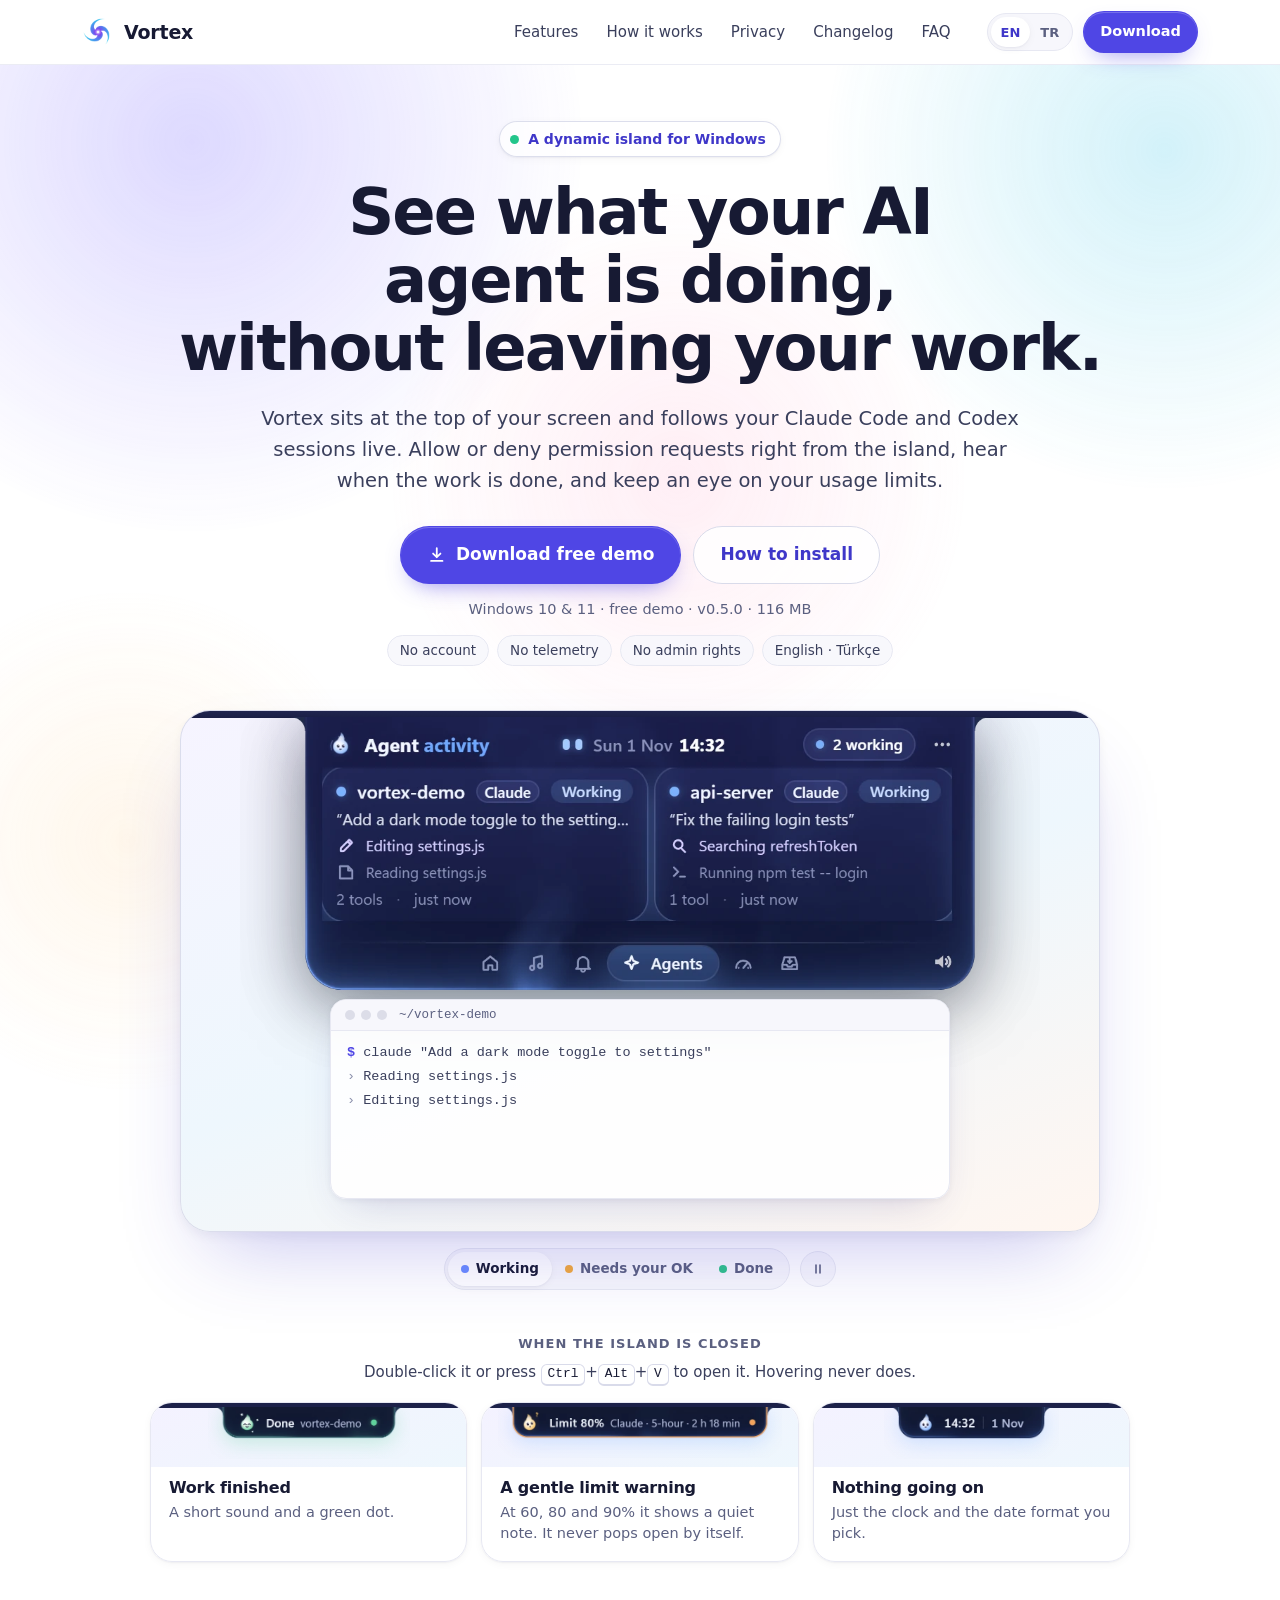
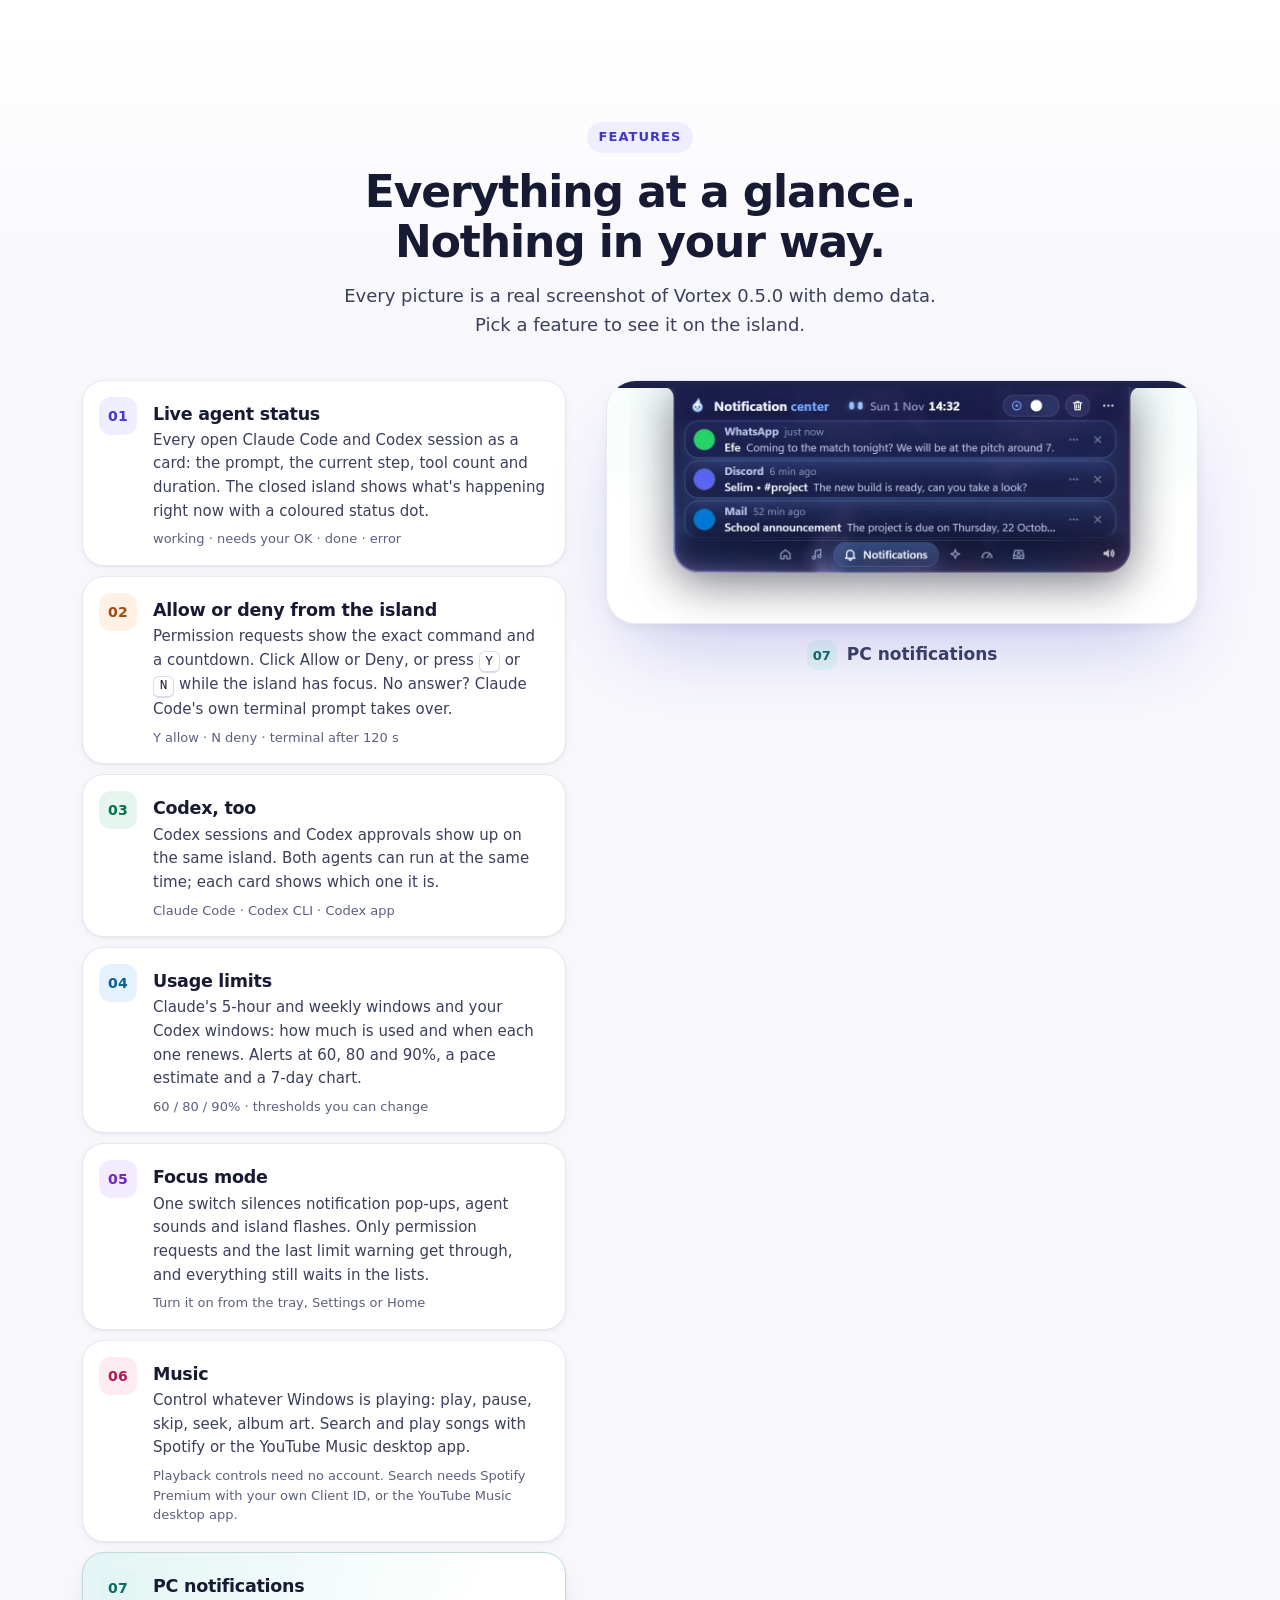
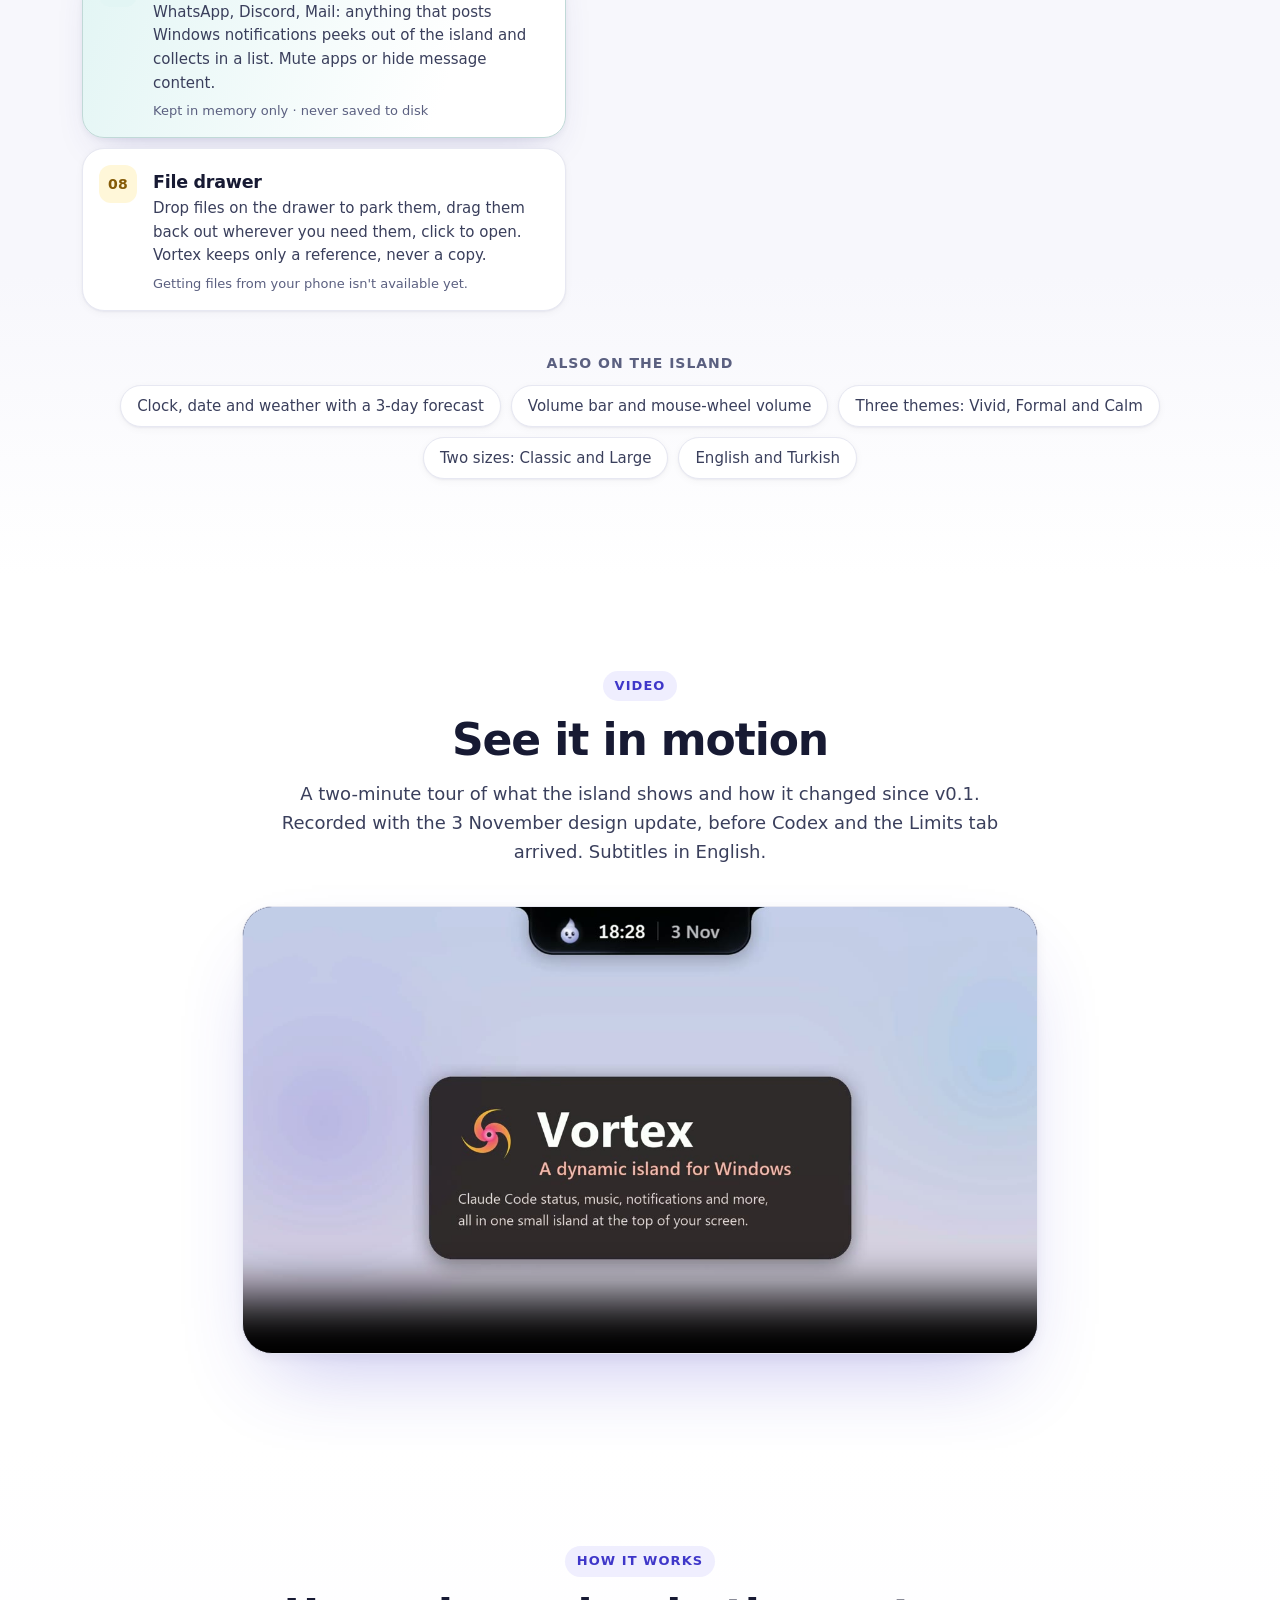
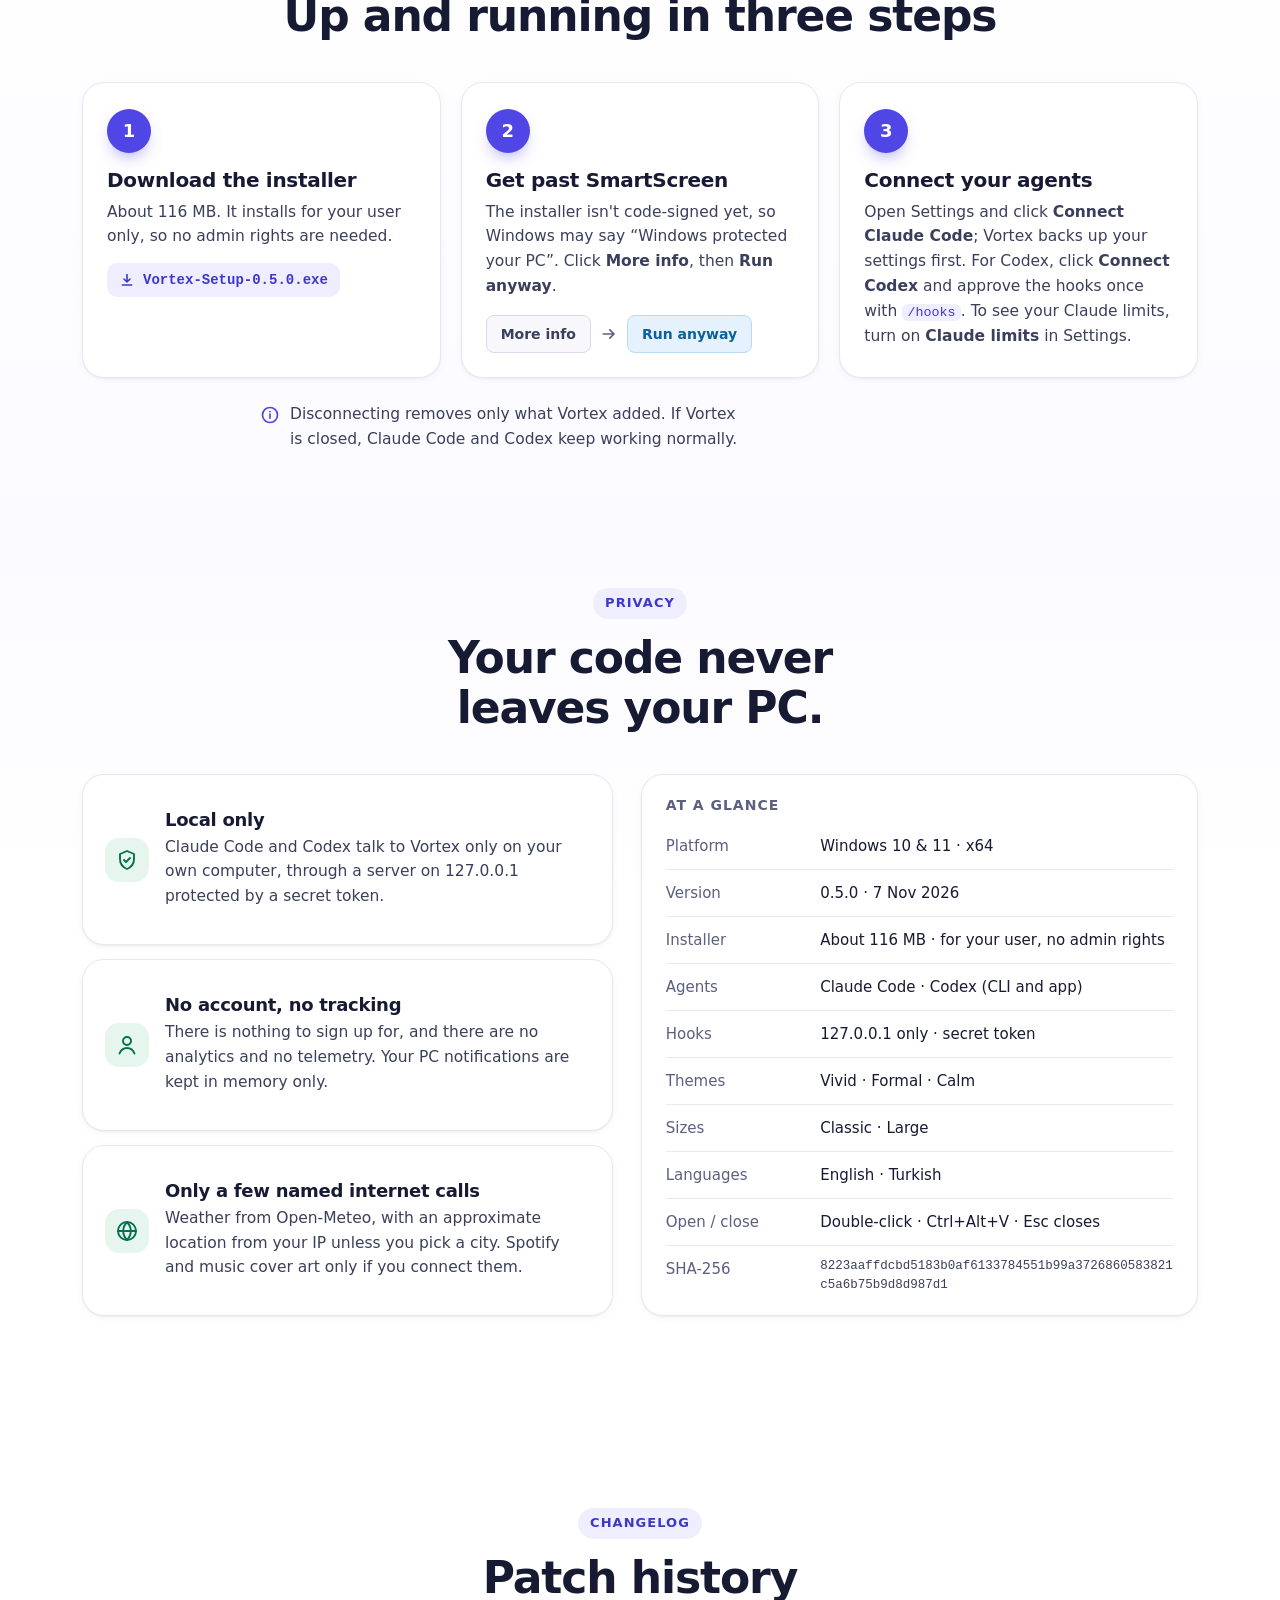
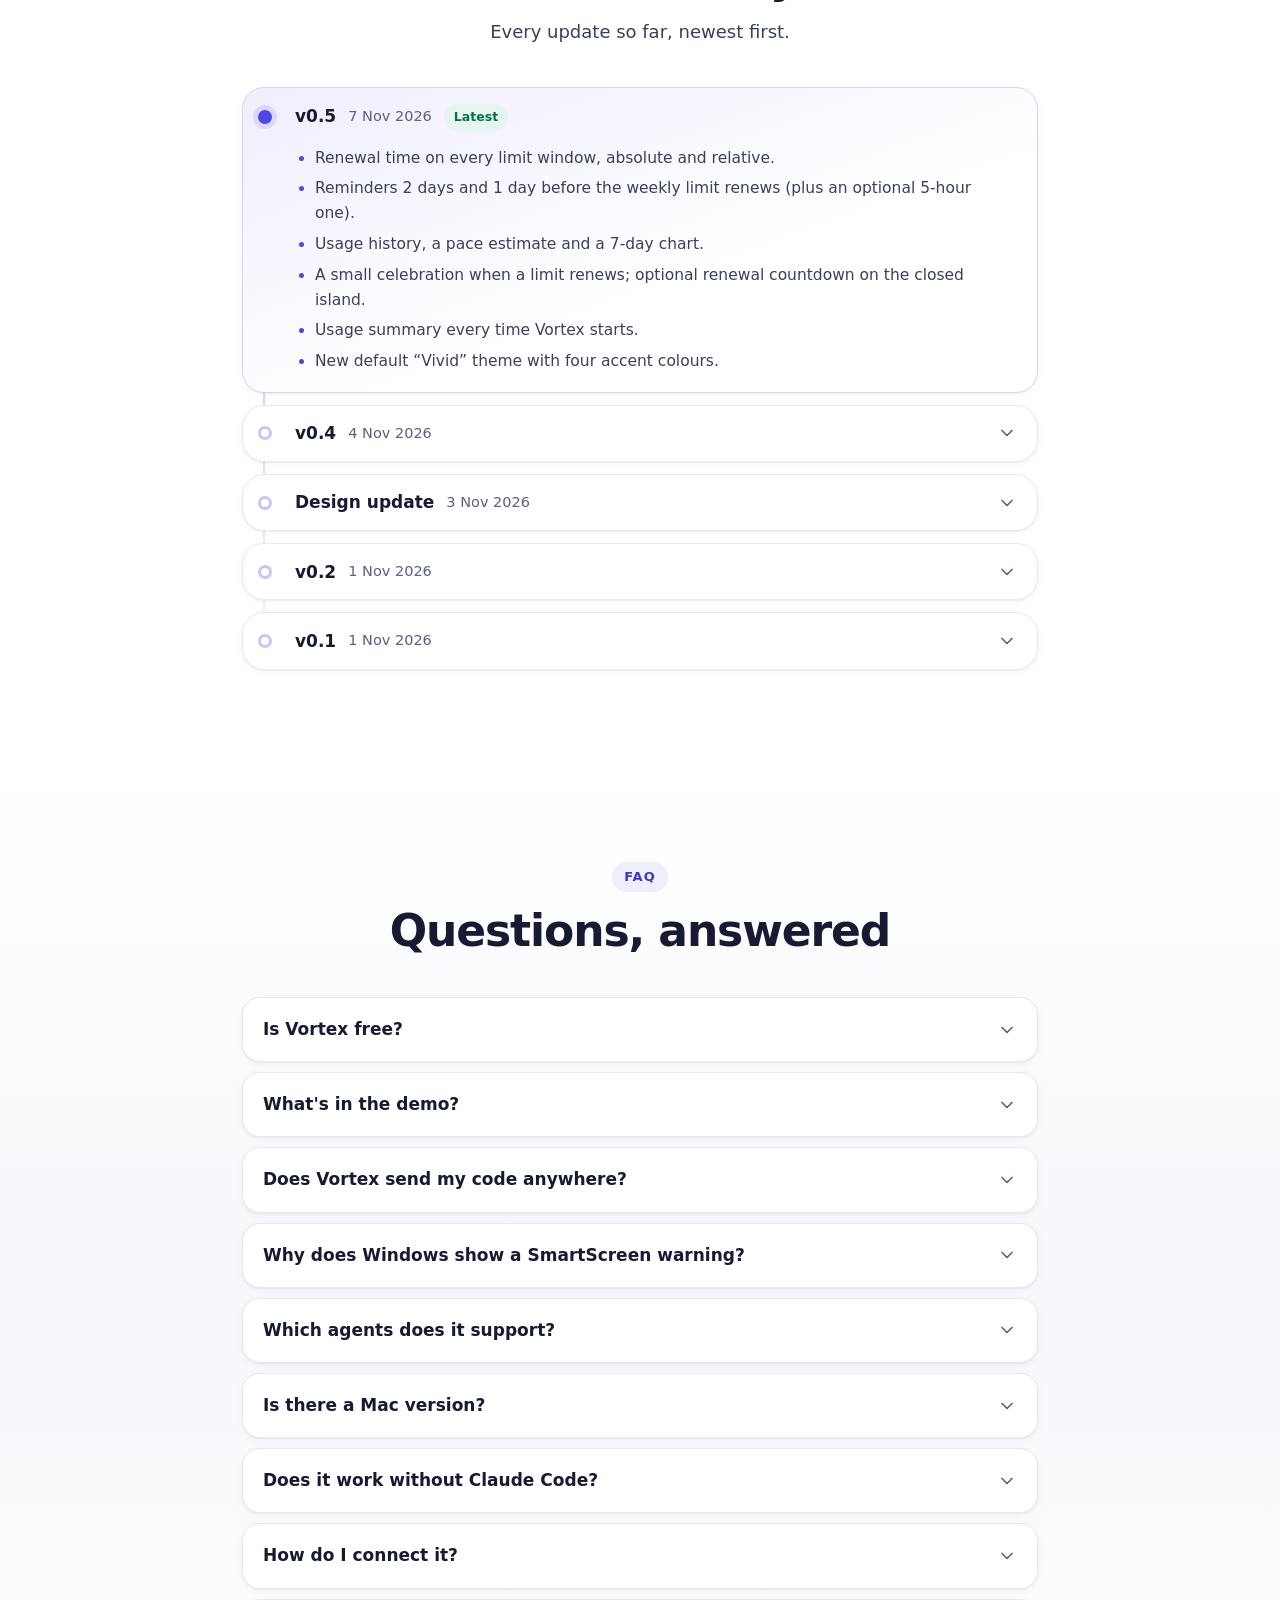
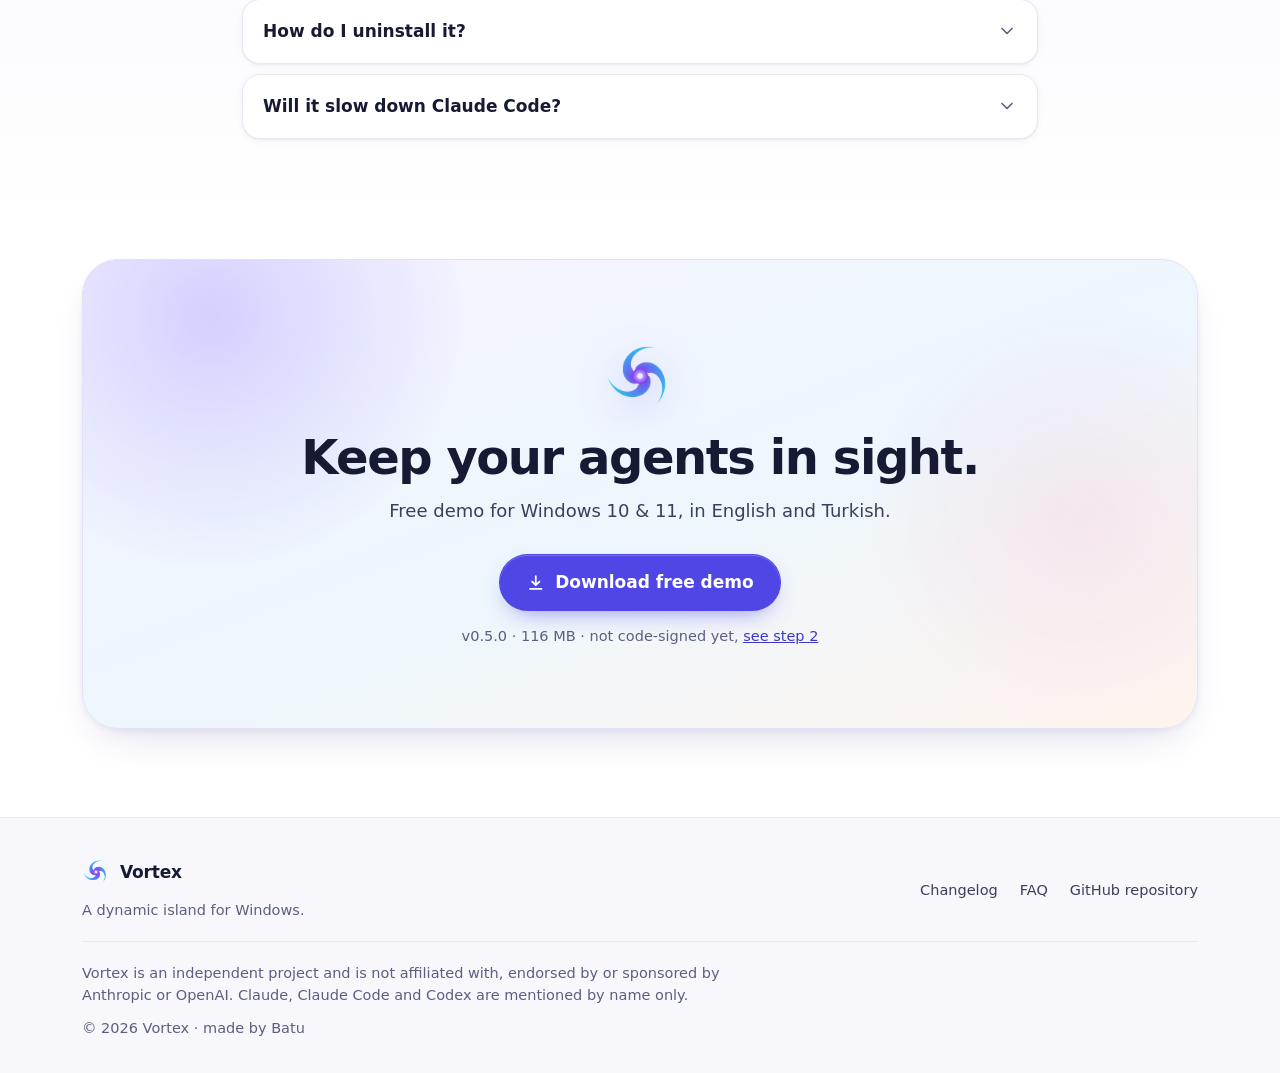
==== index.html @ e5d6f1e9 "Vortex official site: promo and download page (EN/TR) Static one-page site for Vortex 0.5.0, built f" ====
<!doctype html>
<html lang="en">
<head>
<meta charset="utf-8">
<meta name="viewport" content="width=device-width, initial-scale=1">
<title data-i18n="meta.title">Vortex — Dynamic island for Windows</title>
<meta name="description" data-i18n-content="meta.desc" content="Vortex sits at the top of your screen and shows what Claude Code and Codex are doing. Allow or deny permission requests from the island and keep an eye on your usage limits. Free demo for Windows 10 &amp; 11.">
<link rel="canonical" href="https://batuhangulbahar2011-cpu.github.io/vortex-site/">
<meta name="theme-color" content="#ffffff">
<meta name="color-scheme" content="light">

<meta property="og:type" content="website">
<meta property="og:site_name" content="Vortex">
<meta property="og:url" content="https://batuhangulbahar2011-cpu.github.io/vortex-site/">
<meta property="og:title" data-i18n-content="meta.title" content="Vortex — Dynamic island for Windows">
<meta property="og:description" data-i18n-content="meta.ogdesc" content="See what your AI agent is doing, without leaving your work. Free demo for Windows 10 &amp; 11.">
<meta property="og:image" content="https://batuhangulbahar2011-cpu.github.io/vortex-site/assets/og.png">
<meta property="og:image:width" content="1200">
<meta property="og:image:height" content="630">
<meta property="og:image:alt" content="Vortex, a dynamic island for Windows, showing a Claude Code permission request with Deny and Allow buttons">
<meta property="og:locale" data-i18n-content="meta.locale" content="en_US">
<meta property="og:locale:alternate" data-i18n-content="meta.localeAlt" content="tr_TR">
<meta name="twitter:card" content="summary_large_image">
<meta name="twitter:title" data-i18n-content="meta.title" content="Vortex — Dynamic island for Windows">
<meta name="twitter:description" data-i18n-content="meta.ogdesc" content="See what your AI agent is doing, without leaving your work. Free demo for Windows 10 &amp; 11.">
<meta name="twitter:image" content="https://batuhangulbahar2011-cpu.github.io/vortex-site/assets/og.png">

<link rel="icon" href="assets/favicon.ico" sizes="any">
<link rel="icon" type="image/png" href="assets/favicon-32.png" sizes="32x32">
<link rel="apple-touch-icon" href="assets/apple-touch-icon.png">
<link rel="manifest" href="site.webmanifest">
<link rel="stylesheet" href="css/style.css">
<script>
  /* Runs before paint: marks JS as on and, for Turkish visitors (?lang=tr or a saved choice),
     hides the page for a moment so English never flashes before the Turkish text is in. */
  (function () {
    var d = document.documentElement, l = null;
    d.classList.add('js');
    try { l = localStorage.getItem('vortex-lang'); } catch (e) {}
    var m = /[?&]lang=(en|tr)(?:&|$)/.exec(location.search);
    if (m) l = m[1];
    if (l === 'tr') {
      d.classList.add('i18n-wait');
      setTimeout(function () { d.classList.remove('i18n-wait'); }, 1500);
    }
  })();
</script>
<script src="js/tr.js" defer></script>
<script src="js/main.js" defer></script>
</head>
<body>
<a class="skip" href="#main" data-i18n="nav.skip">Skip to content</a>

<header class="nav">
  <div class="wrap nav-in">
    <a class="brand" href="#top">
      <img src="assets/icon-192.png" width="32" height="32" alt="">
      <span>Vortex</span>
    </a>
    <nav class="nav-links" aria-label="Main" data-i18n-aria="nav.aria">
      <ul>
        <li><a href="#features" data-i18n="nav.features">Features</a></li>
        <li><a href="#how" data-i18n="nav.how">How it works</a></li>
        <li><a href="#privacy" data-i18n="nav.privacy">Privacy</a></li>
        <li><a href="#changelog" data-i18n="nav.changelog">Changelog</a></li>
        <li><a href="#faq" data-i18n="nav.faq">FAQ</a></li>
      </ul>
    </nav>
    <div class="nav-actions">
      <div class="lang" role="group" aria-label="Language" data-i18n-aria="nav.lang">
        <button type="button" data-lang="en" aria-pressed="true" lang="en"><span class="sr-only">English</span><span aria-hidden="true">EN</span></button>
        <button type="button" data-lang="tr" aria-pressed="false" lang="tr"><span class="sr-only">Türkçe</span><span aria-hidden="true">TR</span></button>
      </div>
      <a class="btn btn-primary btn-sm" href="https://github.com/batuhangulbahar2011-cpu/vortex-site/releases/download/v0.5.0/Vortex-Setup-0.5.0.exe" data-i18n="nav.download">Download</a>
    </div>
  </div>
</header>

<main id="main">

  <!-- ================= HERO ================= -->
  <section class="hero" id="top" aria-labelledby="hero-title">
    <div class="aurora" aria-hidden="true">
      <span class="blob b1"></span><span class="blob b2"></span><span class="blob b3"></span><span class="blob b4"></span>
    </div>
    <div class="wrap hero-in">
      <p class="eyebrow"><span class="pulse" aria-hidden="true"></span><span data-i18n="hero.eyebrow">A dynamic island for Windows</span></p>
      <h1 id="hero-title" data-i18n-html="hero.title">See what your AI agent is doing, <span class="nb">without leaving your work.</span></h1>
      <p class="lede" data-i18n="hero.lede">Vortex sits at the top of your screen and follows your Claude Code and Codex sessions live. Allow or deny permission requests right from the island, hear when the work is done, and keep an eye on your usage limits.</p>
      <div class="cta-row">
        <a class="btn btn-primary btn-lg" href="https://github.com/batuhangulbahar2011-cpu/vortex-site/releases/download/v0.5.0/Vortex-Setup-0.5.0.exe">
          <svg class="ico" viewBox="0 0 24 24" aria-hidden="true"><path d="M12 4v11m0 0l-4.5-4.5M12 15l4.5-4.5M5 19.5h14"/></svg>
          <span data-i18n="cta.download">Download free demo</span>
        </a>
        <a class="btn btn-soft btn-lg" href="#how" data-i18n="cta.how">How to install</a>
      </div>
      <p class="note" data-i18n="cta.note">Windows 10 &amp; 11 · free demo · v0.5.0 · 116 MB</p>
      <ul class="chips" aria-label="At a glance" data-i18n-aria="chips.aria">
        <li data-i18n="chips.1">No account</li>
        <li data-i18n="chips.2">No telemetry</li>
        <li data-i18n="chips.3">No admin rights</li>
        <li data-i18n="chips.4">English · Türkçe</li>
      </ul>

      <!-- Hero demo: the island and a terminal change together.
           Without JS (or with reduced motion) the "needs your OK" step stays on screen. -->
      <figure class="hero-stage" id="demo" data-step="1">
        <div class="screen">
          <div class="island-area">
            <img class="island loc" data-step="0" src="assets/shots/agents-en.webp" width="1138" height="502" aria-hidden="true"
                 data-i18n-alt="alt.agents" alt="Two Claude Code sessions side by side, each showing its task and the file it is editing or searching">
            <img class="island loc is-on" data-step="1" src="assets/shots/permission-en.webp" width="1138" height="502"
                 data-i18n-alt="alt.permission" alt="Claude Code asks to run git push origin main, with Deny and Allow buttons right on the island">
            <img class="island island-pill loc" data-step="2" src="assets/shots/done-en.webp" width="470" height="121" aria-hidden="true"
                 data-i18n-alt="alt.done" alt="Closed island saying Done for the vortex-demo session">
          </div>
          <div class="term" aria-hidden="true">
            <div class="term-bar">
              <span class="term-dots"><i></i><i></i><i></i></span>
              <span class="term-title">~/vortex-demo</span>
            </div>
            <ol class="term-body">
              <li data-line="0"><span class="t-p">$</span> claude "<span data-i18n="term.l1">Add a dark mode toggle to settings</span>"</li>
              <li data-line="0"><span class="t-dim">›</span> <span data-i18n="term.l2">Reading settings.js</span></li>
              <li data-line="0"><span class="t-dim">›</span> <span data-i18n="term.l3">Editing settings.js</span></li>
              <li data-line="1"><span class="t-warn">?</span> <span data-i18n="term.l4">Run git push origin main?</span> <span class="t-dim" data-i18n="term.l4b">waiting for you</span></li>
              <li data-line="2"><span class="t-ok">✓</span> <span data-i18n="term.l5">Allowed on the island</span></li>
              <li data-line="2"><span class="t-ok">✓</span> <span data-i18n="term.l6">Done · 2 tools · 1 min</span></li>
            </ol>
          </div>
        </div>
        <figcaption class="demo-bar">
          <span class="sr-only" data-i18n="demo.cap">Illustration: while an agent works in the terminal, the island follows each step: working, needs your OK, done.</span>
          <span class="seg" role="group" aria-label="Demo step" data-i18n-aria="demo.aria">
            <button type="button" data-go="0" aria-pressed="false"><span class="sdot sdot-work" aria-hidden="true"></span><span data-i18n="demo.s0">Working</span></button>
            <button type="button" data-go="1" aria-pressed="true"><span class="sdot sdot-wait" aria-hidden="true"></span><span data-i18n="demo.s1">Needs your OK</span></button>
            <button type="button" data-go="2" aria-pressed="false"><span class="sdot sdot-done" aria-hidden="true"></span><span data-i18n="demo.s2">Done</span></button>
          </span>
          <button type="button" class="playpause" hidden>
            <svg class="i-pause" viewBox="0 0 24 24" aria-hidden="true"><path d="M9 6v12M15 6v12"/></svg>
            <svg class="i-play" viewBox="0 0 24 24" aria-hidden="true"><path d="M8 5.5v13l10-6.5z"/></svg>
            <span class="sr-only when-on" data-i18n="demo.pause">Pause animation</span>
            <span class="sr-only when-off" data-i18n="demo.play">Play animation</span>
          </button>
        </figcaption>
      </figure>

      <div class="states">
        <p class="states-label" data-i18n="states.label">When the island is closed</p>
        <p class="states-hint" data-i18n-html="states.hint">Double-click it or press <kbd>Ctrl</kbd>+<kbd>Alt</kbd>+<kbd>V</kbd> to open it. Hovering never does.</p>
        <ul>
          <li class="state">
            <div class="mini"><img class="loc" src="assets/shots/done-en.webp" width="470" height="121" loading="lazy" data-i18n-alt="alt.done" alt="Closed island saying Done for the vortex-demo session"></div>
            <h2 class="state-t" data-i18n="states.done.t">Work finished</h2>
            <p data-i18n="states.done.p">A short sound and a green dot.</p>
          </li>
          <li class="state">
            <div class="mini"><img class="loc" src="assets/shots/limit-alert-en.webp" width="662" height="120" loading="lazy" data-i18n-alt="alt.limitalert" alt="Island warning that the Claude 5-hour limit has reached 80%"></div>
            <h2 class="state-t" data-i18n="states.limit.t">A gentle limit warning</h2>
            <p data-i18n="states.limit.p">At 60, 80 and 90% it shows a quiet note. It never pops open by itself.</p>
          </li>
          <li class="state">
            <div class="mini"><img class="loc" src="assets/shots/pill-clock-en.webp" width="404" height="120" loading="lazy" data-i18n-alt="alt.clock" alt="Closed Vortex island showing the time and date"></div>
            <h2 class="state-t" data-i18n="states.idle.t">Nothing going on</h2>
            <p data-i18n="states.idle.p">Just the clock and the date format you pick.</p>
          </li>
        </ul>
      </div>
    </div>
  </section>

  <!-- ================= FEATURES ================= -->
  <section class="section features" id="features" aria-labelledby="features-title">
    <div class="wrap">
      <header class="sec-head">
        <p class="kicker" data-i18n="feat.kicker">Features</p>
        <h2 id="features-title" data-i18n="feat.title">Everything at a glance. Nothing in your way.</h2>
        <p class="sec-lede">
          <span data-i18n="feat.lede">Every picture is a real screenshot of Vortex 0.5.0 with demo data.</span>
          <span class="wide-hint" data-i18n="feat.hint">Pick a feature to see it on the island.</span>
        </p>
      </header>

      <div class="demo">
        <ol class="feat-list">
          <li class="feat" data-shot="agents" data-tint="lav">
            <span class="num" aria-hidden="true">01</span>
            <div class="feat-body">
              <h3><button type="button" class="feat-btn" aria-pressed="true" aria-controls="stage" data-i18n="f1.t">Live agent status</button></h3>
              <p data-i18n="f1.p">Every open Claude Code and Codex session as a card: the prompt, the current step, tool count and duration. The closed island shows what's happening right now with a coloured status dot.</p>
              <p class="meta" data-i18n="f1.m">working · needs your OK · done · error</p>
            </div>
            <img class="feat-img loc" src="assets/shots/agents-en.webp" width="1138" height="502" loading="lazy" data-i18n-alt="alt.agents" alt="Two Claude Code sessions side by side, each showing its task and the file it is editing or searching">
          </li>
          <li class="feat" data-shot="permission" data-tint="peach">
            <span class="num" aria-hidden="true">02</span>
            <div class="feat-body">
              <h3><button type="button" class="feat-btn" aria-pressed="false" aria-controls="stage" data-i18n="f2.t">Allow or deny from the island</button></h3>
              <p data-i18n-html="f2.p">Permission requests show the exact command and a countdown. Click Allow or Deny, or press <kbd>Y</kbd> or <kbd>N</kbd> while the island has focus. No answer? Claude Code's own terminal prompt takes over.</p>
              <p class="meta" data-i18n="f2.m">Y allow · N deny · terminal after 120 s</p>
            </div>
            <img class="feat-img loc" src="assets/shots/permission-en.webp" width="1138" height="502" loading="lazy" data-i18n-alt="alt.permission" alt="Claude Code asks to run git push origin main, with Deny and Allow buttons right on the island">
          </li>
          <li class="feat" data-shot="codex" data-tint="mint">
            <span class="num" aria-hidden="true">03</span>
            <div class="feat-body">
              <h3><button type="button" class="feat-btn" aria-pressed="false" aria-controls="stage" data-i18n="f3.t">Codex, too</button></h3>
              <p data-i18n="f3.p">Codex sessions and Codex approvals show up on the same island. Both agents can run at the same time; each card shows which one it is.</p>
              <p class="meta" data-i18n="f3.m">Claude Code · Codex CLI · Codex app</p>
            </div>
            <img class="feat-img loc" src="assets/shots/codex-en.webp" width="1138" height="502" loading="lazy" data-i18n-alt="alt.codex" alt="A Codex session asks to run a deploy command, with Deny and Allow buttons">
          </li>
          <li class="feat" data-shot="limits" data-tint="sky">
            <span class="num" aria-hidden="true">04</span>
            <div class="feat-body">
              <h3><button type="button" class="feat-btn" aria-pressed="false" aria-controls="stage" data-i18n="f4.t">Usage limits</button></h3>
              <p data-i18n="f4.p">Claude's 5-hour and weekly windows and your Codex windows: how much is used and when each one renews. Alerts at 60, 80 and 90%, a pace estimate and a 7-day chart.</p>
              <p class="meta" data-i18n="f4.m">60 / 80 / 90% · thresholds you can change</p>
            </div>
            <img class="feat-img loc" src="assets/shots/limits-en.webp" width="1138" height="502" loading="lazy" data-i18n-alt="alt.limits" alt="Usage limits for Claude and Codex with percentages and when each limit renews">
          </li>
          <li class="feat" data-shot="focus" data-tint="lilac">
            <span class="num" aria-hidden="true">05</span>
            <div class="feat-body">
              <h3><button type="button" class="feat-btn" aria-pressed="false" aria-controls="stage" data-i18n="f5.t">Focus mode</button></h3>
              <p data-i18n="f5.p">One switch silences notification pop-ups, agent sounds and island flashes. Only permission requests and the last limit warning get through, and everything still waits in the lists.</p>
              <p class="meta" data-i18n="f5.m">Turn it on from the tray, Settings or Home</p>
            </div>
            <img class="feat-img loc" src="assets/shots/focus-en.webp" width="1138" height="502" loading="lazy" data-i18n-alt="alt.focus" alt="Vortex with focus mode turned on and notifications kept quiet">
          </li>
          <li class="feat" data-shot="music" data-tint="rose">
            <span class="num" aria-hidden="true">06</span>
            <div class="feat-body">
              <h3><button type="button" class="feat-btn" aria-pressed="false" aria-controls="stage" data-i18n="f6.t">Music</button></h3>
              <p data-i18n="f6.p">Control whatever Windows is playing: play, pause, skip, seek, album art. Search and play songs with Spotify or the YouTube Music desktop app.</p>
              <p class="meta" data-i18n="f6.m">Playback controls need no account. Search needs Spotify Premium with your own Client ID, or the YouTube Music desktop app.</p>
            </div>
            <img class="feat-img loc" src="assets/shots/music-en.webp" width="1138" height="502" loading="lazy" data-i18n-alt="alt.music" alt="Music player on the island with track info, progress bar and playback controls">
          </li>
          <li class="feat" data-shot="notifications" data-tint="teal">
            <span class="num" aria-hidden="true">07</span>
            <div class="feat-body">
              <h3><button type="button" class="feat-btn" aria-pressed="false" aria-controls="stage" data-i18n="f7.t">PC notifications</button></h3>
              <p data-i18n="f7.p">WhatsApp, Discord, Mail: anything that posts Windows notifications peeks out of the island and collects in a list. Mute apps or hide message content.</p>
              <p class="meta" data-i18n="f7.m">Kept in memory only · never saved to disk</p>
            </div>
            <img class="feat-img loc" src="assets/shots/notifications-en.webp" width="1138" height="502" loading="lazy" data-i18n-alt="alt.notifications" alt="Notification center listing WhatsApp, Discord and Mail notifications">
          </li>
          <li class="feat" data-shot="drawer" data-tint="butter">
            <span class="num" aria-hidden="true">08</span>
            <div class="feat-body">
              <h3><button type="button" class="feat-btn" aria-pressed="false" aria-controls="stage" data-i18n="f8.t">File drawer</button></h3>
              <p data-i18n="f8.p">Drop files on the drawer to park them, drag them back out wherever you need them, click to open. Vortex keeps only a reference, never a copy.</p>
              <p class="meta" data-i18n="f8.m">Getting files from your phone isn't available yet.</p>
            </div>
            <img class="feat-img loc" src="assets/shots/drawer-en.webp" width="1138" height="502" loading="lazy" data-i18n-alt="alt.drawer" alt="File drawer holding a PDF, an image and a folder, ready to drag out">
          </li>
        </ol>

        <figure class="stage" id="stage" aria-live="polite">
          <div class="stage-screen">
            <img class="stage-img is-on" src="assets/shots/agents-en.webp" width="1138" height="502" data-i18n-alt="alt.agents" alt="Two Claude Code sessions side by side, each showing its task and the file it is editing or searching">
            <img class="stage-img" src="assets/shots/agents-en.webp" width="1138" height="502" alt="" aria-hidden="true">
          </div>
          <figcaption class="stage-cap"><span class="stage-num">01</span> <span class="stage-title">Live agent status</span></figcaption>
        </figure>
      </div>

      <div class="also">
        <h3 data-i18n="also.t">Also on the island</h3>
        <ul>
          <li data-i18n="also.1">Clock, date and weather with a 3-day forecast</li>
          <li data-i18n="also.2">Volume bar and mouse-wheel volume</li>
          <li data-i18n="also.3">Three themes: Vivid, Formal and Calm</li>
          <li data-i18n="also.4">Two sizes: Classic and Large</li>
          <li data-i18n="also.5">English and Turkish</li>
        </ul>
      </div>
    </div>
  </section>

  <!-- ================= VIDEO ================= -->
  <section class="section video" id="video" aria-labelledby="video-title">
    <div class="wrap narrow">
      <header class="sec-head">
        <p class="kicker" data-i18n="video.kicker">Video</p>
        <h2 id="video-title" data-i18n="video.title">See it in motion</h2>
        <p class="sec-lede" data-i18n="video.lede">A two-minute tour of what the island shows and how it changed since v0.1. Recorded with the 3 November design update, before Codex and the Limits tab arrived. Subtitles in English.</p>
      </header>
      <div class="video-frame">
        <video controls muted playsinline preload="none" poster="assets/video/poster.jpg" width="1920" height="1080"
               data-i18n-aria="video.aria" aria-label="Vortex promo video: what the island shows and how it changed since v0.1">
          <source src="assets/video/vortex-demo.mp4" type="video/mp4">
          <a href="assets/video/vortex-demo.mp4" data-i18n="video.fallback">Download the video (MP4)</a>
        </video>
      </div>
    </div>
  </section>

  <!-- ================= HOW IT WORKS ================= -->
  <section class="section how" id="how" aria-labelledby="how-title">
    <div class="wrap">
      <header class="sec-head">
        <p class="kicker" data-i18n="how.kicker">How it works</p>
        <h2 id="how-title" data-i18n="how.title">Up and running in three steps</h2>
      </header>
      <ol class="steps">
        <li class="step">
          <span class="step-n" aria-hidden="true">1</span>
          <h3 data-i18n="how.1.t">Download the installer</h3>
          <p data-i18n="how.1.p">About 116 MB. It installs for your user only, so no admin rights are needed.</p>
          <a class="file-link" href="https://github.com/batuhangulbahar2011-cpu/vortex-site/releases/download/v0.5.0/Vortex-Setup-0.5.0.exe">
            <svg viewBox="0 0 24 24" aria-hidden="true"><path d="M12 4v11m0 0l-4.5-4.5M12 15l4.5-4.5M5 19.5h14"/></svg>
            <span>Vortex-Setup-0.5.0.exe</span>
          </a>
        </li>
        <li class="step">
          <span class="step-n" aria-hidden="true">2</span>
          <h3 data-i18n="how.2.t">Get past SmartScreen</h3>
          <p data-i18n-html="how.2.p">The installer isn't code-signed yet, so Windows may say “Windows protected your PC”. Click <strong>More info</strong>, then <strong>Run anyway</strong>.</p>
          <div class="ss" aria-hidden="true">
            <span class="ss-chip" data-i18n="how.2.a">More info</span>
            <svg class="ss-arrow" viewBox="0 0 24 24"><path d="M5 12h13m-5-5l5 5-5 5"/></svg>
            <span class="ss-chip ss-chip-strong" data-i18n="how.2.b">Run anyway</span>
          </div>
        </li>
        <li class="step">
          <span class="step-n" aria-hidden="true">3</span>
          <h3 data-i18n="how.3.t">Connect your agents</h3>
          <p data-i18n-html="how.3.p">Open Settings and click <strong>Connect Claude Code</strong>; Vortex backs up your settings first. For Codex, click <strong>Connect Codex</strong> and approve the hooks once with <code>/hooks</code>. To see your Claude limits, turn on <strong>Claude limits</strong> in Settings.</p>
        </li>
      </ol>
      <p class="how-note">
        <svg viewBox="0 0 24 24" aria-hidden="true"><circle cx="12" cy="12" r="9"/><path d="M12 11v5M12 8h.01"/></svg>
        <span data-i18n="how.note">Disconnecting removes only what Vortex added. If Vortex is closed, Claude Code and Codex keep working normally.</span>
      </p>
    </div>
  </section>

  <!-- ================= PRIVACY + AT A GLANCE ================= -->
  <section class="section privacy" id="privacy" aria-labelledby="privacy-title">
    <div class="wrap">
      <header class="sec-head">
        <p class="kicker" data-i18n="priv.kicker">Privacy</p>
        <h2 id="privacy-title" data-i18n="priv.title">Your code never leaves your PC.</h2>
      </header>
      <div class="priv-grid">
        <ul class="priv-points">
          <li>
            <svg viewBox="0 0 24 24" aria-hidden="true"><path d="M12 3l7 3v5c0 4.5-3 8.3-7 10-4-1.7-7-5.5-7-10V6l7-3z"/><path d="M9 12l2 2 4-4"/></svg>
            <div>
              <h3 data-i18n="priv.1.t">Local only</h3>
              <p data-i18n="priv.1.p">Claude Code and Codex talk to Vortex only on your own computer, through a server on 127.0.0.1 protected by a secret token.</p>
            </div>
          </li>
          <li>
            <svg viewBox="0 0 24 24" aria-hidden="true"><circle cx="12" cy="8" r="4"/><path d="M4.5 20.5c1.4-3.6 4.2-5.5 7.5-5.5s6.1 1.9 7.5 5.5"/></svg>
            <div>
              <h3 data-i18n="priv.2.t">No account, no tracking</h3>
              <p data-i18n="priv.2.p">There is nothing to sign up for, and there are no analytics and no telemetry. Your PC notifications are kept in memory only.</p>
            </div>
          </li>
          <li>
            <svg viewBox="0 0 24 24" aria-hidden="true"><circle cx="12" cy="12" r="9"/><path d="M3 12h18M12 3c2.5 2.6 3.8 5.6 3.8 9s-1.3 6.4-3.8 9c-2.5-2.6-3.8-5.6-3.8-9S9.5 5.6 12 3z"/></svg>
            <div>
              <h3 data-i18n="priv.3.t">Only a few named internet calls</h3>
              <p data-i18n="priv.3.p">Weather from Open-Meteo, with an approximate location from your IP unless you pick a city. Spotify and music cover art only if you connect them.</p>
            </div>
          </li>
        </ul>

        <div class="spec">
          <h3 class="spec-t" data-i18n="spec.t">At a glance</h3>
          <dl>
            <div><dt data-i18n="spec.k1">Platform</dt><dd data-i18n="spec.v1">Windows 10 &amp; 11 · x64</dd></div>
            <div><dt data-i18n="spec.k2">Version</dt><dd data-i18n="spec.v2">0.5.0 · 7 Nov 2026</dd></div>
            <div><dt data-i18n="spec.k3">Installer</dt><dd data-i18n="spec.v3">About 116 MB · for your user, no admin rights</dd></div>
            <div><dt data-i18n="spec.k4">Agents</dt><dd data-i18n="spec.v4">Claude Code · Codex (CLI and app)</dd></div>
            <div><dt data-i18n="spec.k5">Hooks</dt><dd data-i18n="spec.v5">127.0.0.1 only · secret token</dd></div>
            <div><dt data-i18n="spec.k6">Themes</dt><dd data-i18n="spec.v6">Vivid · Formal · Calm</dd></div>
            <div><dt data-i18n="spec.k7">Sizes</dt><dd data-i18n="spec.v7">Classic · Large</dd></div>
            <div><dt data-i18n="spec.k8">Languages</dt><dd data-i18n="spec.v8">English · Turkish</dd></div>
            <div><dt data-i18n="spec.k9">Open / close</dt><dd data-i18n="spec.v9">Double-click · Ctrl+Alt+V · Esc closes</dd></div>
            <div><dt>SHA-256</dt><dd class="hash">8223aaffdcbd5183b0af6133784551b99a3726860583821c5a6b75b9d8d987d1</dd></div>
          </dl>
        </div>
      </div>
    </div>
  </section>

  <!-- ================= CHANGELOG ================= -->
  <section class="section changelog" id="changelog" aria-labelledby="log-title">
    <div class="wrap narrow">
      <header class="sec-head">
        <p class="kicker" data-i18n="log.kicker">Changelog</p>
        <h2 id="log-title" data-i18n="log.title">Patch history</h2>
        <p class="sec-lede" data-i18n="log.lede">Every update so far, newest first.</p>
      </header>
      <ol class="log">
        <li class="log-item is-latest">
          <div class="log-head">
            <span class="ver">v0.5</span>
            <time datetime="2026-11-07" data-i18n="log.5.d">7 Nov 2026</time>
            <span class="badge" data-i18n="log.latest">Latest</span>
          </div>
          <ul>
            <li data-i18n="log.5.1">Renewal time on every limit window, absolute and relative.</li>
            <li data-i18n="log.5.2">Reminders 2 days and 1 day before the weekly limit renews (plus an optional 5-hour one).</li>
            <li data-i18n="log.5.3">Usage history, a pace estimate and a 7-day chart.</li>
            <li data-i18n="log.5.4">A small celebration when a limit renews; optional renewal countdown on the closed island.</li>
            <li data-i18n="log.5.5">Usage summary every time Vortex starts.</li>
            <li data-i18n="log.5.6">New default “Vivid” theme with four accent colours.</li>
          </ul>
        </li>
        <li>
          <details class="log-item">
            <summary class="log-head">
              <span class="ver">v0.4</span>
              <time datetime="2026-11-04" data-i18n="log.4.d">4 Nov 2026</time>
              <svg class="chev" viewBox="0 0 24 24" aria-hidden="true"><path d="M6 9l6 6 6-6"/></svg>
            </summary>
            <ul>
              <li data-i18n="log.4.1">Codex joins Claude Code: live Codex sessions and Codex approvals on the island.</li>
              <li data-i18n="log.4.2">Usage limits: a Limits tab with 5-hour, weekly and other windows; alerts at 60 / 80 / 90%.</li>
              <li data-i18n="log.4.3">Lumo sleeps at 90% (adjustable) and shows when the limit is back.</li>
              <li data-i18n="log.4.4">Y / N keys to allow or deny; session cards with context %, duration, estimated cost and the last message.</li>
              <li data-i18n="log.4.5">Focus mode and a daily “Today” summary.</li>
              <li data-i18n="log.4.6">New black “Formal” theme with a theme picker.</li>
            </ul>
          </details>
        </li>
        <li>
          <details class="log-item">
            <summary class="log-head">
              <span class="ver ver-word" data-i18n="log.d.v">Design update</span>
              <time datetime="2026-11-03" data-i18n="log.d.d">3 Nov 2026</time>
              <svg class="chev" viewBox="0 0 24 24" aria-hidden="true"><path d="M6 9l6 6 6-6"/></svg>
            </summary>
            <ul>
              <li data-i18n="log.d.1">A notch-style black island attached to the top edge, with spring animations and an icon tab bar.</li>
              <li data-i18n="log.d.2">A shorter, wider open island and a new Music layout.</li>
              <li data-i18n="log.d.3">File drawer: park files, drag them out, click to open.</li>
              <li data-i18n="log.d.4">Subtle WebGL light behind the island (can be turned off).</li>
              <li data-i18n="log.d.5">Two sizes (Classic / Large), Settings in a wider panel, clock and date on the closed island in five formats, calmer colours, smoother animations.</li>
            </ul>
          </details>
        </li>
        <li>
          <details class="log-item">
            <summary class="log-head">
              <span class="ver">v0.2</span>
              <time datetime="2026-11-01" data-i18n="log.2.d">1 Nov 2026</time>
              <svg class="chev" viewBox="0 0 24 24" aria-hidden="true"><path d="M6 9l6 6 6-6"/></svg>
            </summary>
            <ul>
              <li data-i18n="log.2.1">Music: controls for any Windows media player, plus search and play with YouTube Music and Spotify.</li>
              <li data-i18n="log.2.2">Volume: a level bar on every change, mouse-wheel volume on the island.</li>
              <li data-i18n="log.2.3">Clock and weather with a 3-day forecast.</li>
              <li data-i18n="log.2.4">Your PC notifications on the island, with per-app mute and content hiding.</li>
              <li data-i18n="log.2.5">New Home, Music and Notifications tabs.</li>
            </ul>
          </details>
        </li>
        <li>
          <details class="log-item">
            <summary class="log-head">
              <span class="ver">v0.1</span>
              <time datetime="2026-11-01" data-i18n="log.1.d">1 Nov 2026</time>
              <svg class="chev" viewBox="0 0 24 24" aria-hidden="true"><path d="M6 9l6 6 6-6"/></svg>
            </summary>
            <ul>
              <li data-i18n="log.1.1">The island: a small pill at the top of the screen showing what Claude Code is doing.</li>
              <li data-i18n="log.1.2">Session states: working, needs your OK, done, error, plus recent history.</li>
              <li data-i18n="log.1.3">Allow or deny permission requests from the island (the terminal takes over after 120 s).</li>
              <li data-i18n="log.1.4">One-click connect and disconnect for Claude Code, with a backup of your settings.</li>
              <li data-i18n="log.1.5">Sounds and Windows notifications when work finishes; tray menu; double-click or Ctrl+Alt+V.</li>
              <li data-i18n="log.1.6">English and Turkish; Lumo's moods.</li>
            </ul>
          </details>
        </li>
      </ol>
    </div>
  </section>

  <!-- ================= FAQ ================= -->
  <section class="section faq" id="faq" aria-labelledby="faq-title">
    <div class="wrap narrow">
      <header class="sec-head">
        <p class="kicker" data-i18n="faq.kicker">FAQ</p>
        <h2 id="faq-title" data-i18n="faq.title">Questions, answered</h2>
      </header>
      <div class="faq-list">
        <details>
          <summary><span data-i18n="faq.1.q">Is Vortex free?</span><svg class="chev" viewBox="0 0 24 24" aria-hidden="true"><path d="M6 9l6 6 6-6"/></svg></summary>
          <p data-i18n="faq.1.a">Yes. The current version is a free demo. A paid full version is planned for later; it has no price yet.</p>
        </details>
        <details>
          <summary><span data-i18n="faq.2.q">What's in the demo?</span><svg class="chev" viewBox="0 0 24 24" aria-hidden="true"><path d="M6 9l6 6 6-6"/></svg></summary>
          <p data-i18n="faq.2.a">Version 0.5.0 with every feature on this page: agents, limits, focus mode, music, notifications, volume, weather, the file drawer, themes, English and Turkish.</p>
        </details>
        <details>
          <summary><span data-i18n="faq.3.q">Does Vortex send my code anywhere?</span><svg class="chev" viewBox="0 0 24 24" aria-hidden="true"><path d="M6 9l6 6 6-6"/></svg></summary>
          <p data-i18n="faq.3.a">No. Claude Code and Codex talk to Vortex only on your own PC (localhost, protected by a secret token). Vortex has no account, no analytics and no telemetry. Its only internet calls are weather (Open-Meteo, plus an approximate IP location unless you pick a city) and, if you connect them, Spotify and music cover art.</p>
        </details>
        <details>
          <summary><span data-i18n="faq.4.q">Why does Windows show a SmartScreen warning?</span><svg class="chev" viewBox="0 0 24 24" aria-hidden="true"><path d="M6 9l6 6 6-6"/></svg></summary>
          <p data-i18n-html="faq.4.a">The installer isn't code-signed yet, so Windows doesn't recognise the publisher. Click <strong>More info</strong>, then <strong>Run anyway</strong>.</p>
        </details>
        <details>
          <summary><span data-i18n="faq.5.q">Which agents does it support?</span><svg class="chev" viewBox="0 0 24 24" aria-hidden="true"><path d="M6 9l6 6 6-6"/></svg></summary>
          <p data-i18n="faq.5.a">Claude Code and Codex (the CLI and the Codex app). Both can run at the same time; each card shows which agent it is.</p>
        </details>
        <details>
          <summary><span data-i18n="faq.6.q">Is there a Mac version?</span><svg class="chev" viewBox="0 0 24 24" aria-hidden="true"><path d="M6 9l6 6 6-6"/></svg></summary>
          <p data-i18n="faq.6.a">No. Vortex is made for Windows 10 and 11.</p>
        </details>
        <details>
          <summary><span data-i18n="faq.7.q">Does it work without Claude Code?</span><svg class="chev" viewBox="0 0 24 24" aria-hidden="true"><path d="M6 9l6 6 6-6"/></svg></summary>
          <p data-i18n="faq.7.a">Yes. Music, notifications, volume, clock, weather and the file drawer work on their own. The agent and limit features need Claude Code or Codex.</p>
        </details>
        <details>
          <summary><span data-i18n="faq.8.q">How do I connect it?</span><svg class="chev" viewBox="0 0 24 24" aria-hidden="true"><path d="M6 9l6 6 6-6"/></svg></summary>
          <p data-i18n-html="faq.8.a">Open Settings and click <strong>Connect Claude Code</strong>; Vortex backs up your settings and adds its hooks. For Codex, click <strong>Connect Codex</strong>, then approve the hooks once with <code>/hooks</code> in Codex. For your Claude limits, turn on <strong>Claude limits</strong> in Settings; your status line keeps working the same.</p>
        </details>
        <details>
          <summary><span data-i18n="faq.9.q">How do I uninstall it?</span><svg class="chev" viewBox="0 0 24 24" aria-hidden="true"><path d="M6 9l6 6 6-6"/></svg></summary>
          <p data-i18n-html="faq.9.a">First click <strong>Disconnect</strong> in Settings (Claude Code, Claude limits and Codex) so Vortex removes its hooks and restores your status line. Then uninstall Vortex from Windows Settings › Apps.</p>
        </details>
        <details>
          <summary><span data-i18n="faq.10.q">Will it slow down Claude Code?</span><svg class="chev" viewBox="0 0 24 24" aria-hidden="true"><path d="M6 9l6 6 6-6"/></svg></summary>
          <p data-i18n="faq.10.a">No. Hook calls are tiny local requests; if Vortex is closed, Claude Code just carries on.</p>
        </details>
      </div>
    </div>
  </section>

  <!-- ================= FINAL CTA ================= -->
  <section class="final" aria-labelledby="final-title">
    <div class="wrap">
      <div class="final-card">
        <div class="aurora aurora-soft" aria-hidden="true"><span class="blob b1"></span><span class="blob b3"></span></div>
        <img class="final-logo" src="assets/icon-192.png" width="72" height="72" alt="" loading="lazy">
        <h2 id="final-title" data-i18n="final.title">Keep your agents in sight.</h2>
        <p data-i18n="final.p">Free demo for Windows 10 &amp; 11, in English and Turkish.</p>
        <a class="btn btn-primary btn-lg" href="https://github.com/batuhangulbahar2011-cpu/vortex-site/releases/download/v0.5.0/Vortex-Setup-0.5.0.exe">
          <svg class="ico" viewBox="0 0 24 24" aria-hidden="true"><path d="M12 4v11m0 0l-4.5-4.5M12 15l4.5-4.5M5 19.5h14"/></svg>
          <span data-i18n="cta.download">Download free demo</span>
        </a>
        <p class="note" data-i18n-html="final.note">v0.5.0 · 116 MB · not code-signed yet, <a href="#how">see step 2</a></p>
      </div>
    </div>
  </section>
</main>

<footer class="footer">
  <div class="wrap foot-in">
    <div class="foot-brand">
      <a class="brand" href="#top"><img src="assets/icon-192.png" width="28" height="28" alt="" loading="lazy"><span>Vortex</span></a>
      <p data-i18n="foot.tag">A dynamic island for Windows.</p>
    </div>
    <ul class="foot-links">
      <li><a href="#changelog" data-i18n="nav.changelog">Changelog</a></li>
      <li><a href="#faq" data-i18n="nav.faq">FAQ</a></li>
      <li><a href="https://github.com/batuhangulbahar2011-cpu/vortex-site" data-i18n="foot.repo">GitHub repository</a></li>
    </ul>
    <div class="foot-bottom">
      <p class="foot-legal" data-i18n="foot.legal">Vortex is an independent project and is not affiliated with, endorsed by or sponsored by Anthropic or OpenAI. Claude, Claude Code and Codex are mentioned by name only.</p>
      <p class="foot-copy" data-i18n="foot.copy">© 2026 Vortex · made by Batu</p>
    </div>
  </div>
</footer>
</body>
</html>
---- css/style.css ----
/* =====================================================================
   Vortex — official site
   White, calm, soft "aurora" glow. One indigo accent.
   Built from design C "Calm Glow" with ideas from A and B.
   ===================================================================== */

:root {
  --bg: #ffffff;
  --bg-soft: #f7f7fc;
  --ink: #171a33;
  --ink-2: #3a3f5c;
  --muted: #5b6080;
  --line: #e7e8f2;
  --line-2: #d9dbea;
  --accent: #4f46e5;
  --accent-ink: #3f37c9;
  --accent-soft: #efeefe;
  --navy: #1a1f45;
  --ring: #6d5efc;

  /* Pastel tints for the numbered feature cards (tint = background, s = strong text). */
  --t-lav: #efeefe;   --s-lav: #4338ca;
  --t-peach: #fff1e6; --s-peach: #a8460c;
  --t-mint: #e6f6ee;  --s-mint: #04704f;
  --t-sky: #e5f1fc;   --s-sky: #0a609a;
  --t-lilac: #f3ebff; --s-lilac: #7424c4;
  --t-rose: #fdebf2;  --s-rose: #b0175a;
  --t-teal: #e2f5f4;  --s-teal: #0d6b64;
  --t-butter: #fff7d9; --s-butter: #855a06;

  --radius: 22px;
  --radius-lg: 30px;
  --shadow-sm: 0 1px 2px rgba(23, 26, 51, .05), 0 2px 8px rgba(23, 26, 51, .04);
  --shadow: 0 2px 6px rgba(23, 26, 51, .05), 0 18px 40px -18px rgba(53, 48, 140, .22);
  --shadow-lg: 0 4px 12px rgba(23, 26, 51, .05), 0 40px 80px -30px rgba(63, 55, 201, .30);
  --font: "Segoe UI Variable Text", "Segoe UI", system-ui, -apple-system, "Helvetica Neue", Arial, sans-serif;
  --font-display: "Segoe UI Variable Display", "Segoe UI", system-ui, -apple-system, "Helvetica Neue", Arial, sans-serif;
  --mono: "Cascadia Mono", Consolas, "SFMono-Regular", Menlo, monospace;
  --gutter: 16px;
  --nav-h: 64px;
  color-scheme: light;
}

*, *::before, *::after { box-sizing: border-box; }
html { -webkit-text-size-adjust: 100%; scroll-behavior: smooth; scroll-padding-top: calc(var(--nav-h) + 12px); }
html.i18n-wait body { opacity: 0; }
body {
  margin: 0;
  background: var(--bg);
  color: var(--ink);
  font: 400 17px/1.6 var(--font);
  -webkit-font-smoothing: antialiased;
  overflow-x: hidden;
  transition: opacity .2s ease;
}
@supports (overflow: clip) { body { overflow-x: clip; } }
img, video, svg { display: block; max-width: 100%; }
img { height: auto; }
h1, h2, h3 { font-family: var(--font-display); color: var(--ink); margin: 0; line-height: 1.15; letter-spacing: -0.015em; }
p { margin: 0; }
a { color: var(--accent-ink); }
a:hover { color: var(--accent); }
ul, ol { margin: 0; padding: 0; }
code, kbd { font-family: var(--mono); font-size: .86em; }
code { background: var(--t-lav); color: var(--s-lav); padding: .08em .4em; border-radius: 6px; overflow-wrap: anywhere; }
kbd {
  display: inline-block; min-width: 1.6em; padding: .05em .45em; text-align: center;
  background: #fff; border: 1px solid var(--line-2); border-bottom-width: 2px; border-radius: 6px;
  color: var(--ink); line-height: 1.4;
}
.sr-only { position: absolute !important; width: 1px; height: 1px; padding: 0; margin: -1px; overflow: hidden; clip: rect(0 0 0 0); white-space: nowrap; border: 0; }
:focus-visible { outline: 3px solid var(--ring); outline-offset: 3px; border-radius: 8px; }

.wrap { width: 100%; max-width: 1180px; margin-inline: auto; padding-inline: var(--gutter); }
.wrap.narrow { max-width: 860px; }
@media (min-width: 640px) { :root { --gutter: 24px; } }
@media (min-width: 1024px) { :root { --gutter: 32px; } }

.skip {
  position: absolute; left: 12px; top: -60px; z-index: 100;
  background: var(--ink); color: #fff; padding: 10px 16px; border-radius: 12px; text-decoration: none; font-weight: 600;
}
.skip:focus { top: 12px; color: #fff; }

/* The island screenshots are transparent PNG/WebP with a soft shadow, so they sit
   directly on whatever tinted surface is behind them. */

/* ---------- Buttons ---------- */
.btn {
  display: inline-flex; align-items: center; justify-content: center; gap: .55em;
  border-radius: 999px; font-weight: 600; text-decoration: none; white-space: nowrap;
  border: 1px solid transparent; cursor: pointer; font-family: inherit;
  transition: transform .18s ease, box-shadow .18s ease, background-color .18s ease;
}
.btn .ico { width: 1.15em; height: 1.15em; fill: none; stroke: currentColor; stroke-width: 2.2; stroke-linecap: round; stroke-linejoin: round; }
.btn-primary {
  color: #fff; background: var(--accent);
  box-shadow: 0 1px 0 rgba(255,255,255,.22) inset, 0 10px 24px -12px rgba(79, 70, 229, .7);
}
.btn-primary:hover { color: #fff; background: #4338ca; transform: translateY(-1px); box-shadow: 0 1px 0 rgba(255,255,255,.22) inset, 0 14px 28px -12px rgba(79, 70, 229, .8); }
.btn-soft { color: var(--accent-ink); background: rgba(255,255,255,.8); border-color: var(--line-2); }
.btn-soft:hover { background: #fff; color: var(--accent); }
.btn-sm { font-size: 14.5px; padding: 8px 16px; }
.btn-lg { font-size: 17px; padding: 14px 26px; }

/* ---------- Nav ---------- */
.nav {
  position: sticky; top: 0; z-index: 50;
  background: rgba(255, 255, 255, .84);
  -webkit-backdrop-filter: saturate(160%) blur(14px);
  backdrop-filter: saturate(160%) blur(14px);
  border-bottom: 1px solid rgba(231, 232, 242, .8);
}
.nav-in { height: var(--nav-h); display: flex; align-items: center; gap: 16px; }
.brand { display: inline-flex; align-items: center; gap: 10px; text-decoration: none; color: var(--ink); font: 700 19px/1 var(--font-display); letter-spacing: -0.01em; }
.brand:hover { color: var(--ink); }
.brand img { width: 32px; height: 32px; }
.nav-links { margin-left: auto; display: none; }
.nav-links ul { list-style: none; display: flex; gap: 4px; }
.nav-links a { display: block; padding: 8px 12px; border-radius: 999px; color: var(--ink-2); text-decoration: none; font-size: 15px; font-weight: 500; }
.nav-links a:hover { background: var(--bg-soft); color: var(--ink); }
.nav-actions { margin-left: auto; display: flex; align-items: center; gap: 10px; }
.nav-links + .nav-actions { margin-left: 8px; }
@media (min-width: 920px) { .nav-links { display: block; } }
@media (max-width: 919px) { .nav-links + .nav-actions { margin-left: auto; } }

.lang { display: none; background: var(--bg-soft); border: 1px solid var(--line); border-radius: 999px; padding: 3px; }
.js .lang { display: inline-flex; }
.lang button {
  font: 600 13px/1 var(--font); color: var(--muted); background: transparent; border: 0; cursor: pointer;
  padding: 7px 10px; border-radius: 999px; min-width: 38px; min-height: 30px;
}
.lang button[aria-pressed="true"] { background: #fff; color: var(--accent-ink); box-shadow: var(--shadow-sm); }
.lang button:hover { color: var(--ink); }

/* ---------- Aurora (soft moving glow; transform-only, off with reduced motion) ---------- */
.aurora { position: absolute; inset: 0; overflow: hidden; pointer-events: none; z-index: 0; }
.blob { position: absolute; border-radius: 50%; will-change: transform; opacity: .85; }
.b1 { width: clamp(520px, 62vw, 1000px); aspect-ratio: 1; left: -16vw; top: -320px; background: radial-gradient(closest-side, rgba(124, 108, 255, .30), rgba(124, 108, 255, 0)); animation: drift1 26s ease-in-out infinite alternate; }
.b2 { width: clamp(460px, 54vw, 880px); aspect-ratio: 1; right: -18vw; top: -260px; background: radial-gradient(closest-side, rgba(56, 196, 230, .26), rgba(56, 196, 230, 0)); animation: drift2 31s ease-in-out infinite alternate; }
.b3 { width: clamp(420px, 46vw, 760px); aspect-ratio: 1; left: 30%; top: 120px; background: radial-gradient(closest-side, rgba(255, 158, 196, .20), rgba(255, 158, 196, 0)); animation: drift3 23s ease-in-out infinite alternate; }
.b4 { width: clamp(380px, 40vw, 660px); aspect-ratio: 1; left: -10vw; top: 520px; background: radial-gradient(closest-side, rgba(255, 207, 140, .20), rgba(255, 207, 140, 0)); animation: drift2 35s ease-in-out infinite alternate-reverse; }
@keyframes drift1 { to { transform: translate3d(9vw, 70px, 0) scale(1.08); } }
@keyframes drift2 { to { transform: translate3d(-8vw, 80px, 0) scale(.94); } }
@keyframes drift3 { to { transform: translate3d(-6vw, -60px, 0) scale(1.12); } }
.is-offscreen .blob { animation-play-state: paused; }

/* ---------- Hero ---------- */
.hero { position: relative; overflow: hidden; padding: 56px 0 64px; isolation: isolate; }
.hero::after {
  content: ""; position: absolute; inset: auto 0 0 0; height: 220px; z-index: 0; pointer-events: none;
  background: linear-gradient(to bottom, rgba(255,255,255,0), #fff);
}
.hero-in { position: relative; z-index: 1; text-align: center; display: flex; flex-direction: column; align-items: center; }
.eyebrow {
  display: inline-flex; align-items: center; gap: 9px;
  padding: 6px 14px 6px 10px; border-radius: 999px;
  background: rgba(255,255,255,.7); border: 1px solid rgba(217, 219, 234, .9);
  color: var(--accent-ink); font-size: 14px; font-weight: 600;
  box-shadow: var(--shadow-sm);
}
.pulse { width: 9px; height: 9px; border-radius: 50%; background: #22c58b; animation: pulse 2.4s ease-out infinite; }
@keyframes pulse { 0% { box-shadow: 0 0 0 0 rgba(34,197,139,.45); } 80%, 100% { box-shadow: 0 0 0 9px rgba(34,197,139,0); } }
.hero h1 {
  margin-top: 22px; max-width: 15.5em;
  font-size: clamp(34px, 6.2vw, 64px); font-weight: 700; line-height: 1.06; letter-spacing: -0.03em;
  text-wrap: balance;
}
@media (min-width: 760px) { .hero h1 .nb { white-space: nowrap; } }
.lede { margin-top: 20px; max-width: 40em; font-size: clamp(17px, 2vw, 19.5px); color: var(--ink-2); text-wrap: pretty; }
.cta-row { margin-top: 30px; display: flex; flex-wrap: wrap; gap: 12px; justify-content: center; }
.note { margin-top: 14px; font-size: 14.5px; color: var(--muted); }
.chips { list-style: none; margin-top: 14px; display: flex; flex-wrap: wrap; justify-content: center; gap: 8px; }
.chips li {
  font-size: 13.5px; font-weight: 500; color: var(--ink-2);
  background: rgba(247, 247, 252, .85); border: 1px solid var(--line); border-radius: 999px; padding: 4px 12px;
}

/* Hero demo frame: a strip of "screen edge" the island hangs from, then a terminal. */
.hero-stage { margin: 44px 0 0; width: 100%; max-width: 920px; }
.screen {
  --pad: clamp(10px, 4vw, 56px);
  position: relative; isolation: isolate; border-radius: var(--radius-lg); overflow: hidden;
  background:
    radial-gradient(60% 70% at 50% 0%, rgba(124, 108, 255, .16), rgba(124,108,255,0) 70%),
    linear-gradient(160deg, #f6f4ff 0%, #eef7fd 50%, #fff6f0 100%);
  border: 1px solid rgba(217, 219, 234, .9);
  box-shadow: var(--shadow-lg);
  padding: 0 var(--pad) clamp(14px, 3vw, 32px);
}
.screen::before {
  content: ""; display: block; height: 7px; margin: 0 calc(-1 * var(--pad));
  background: linear-gradient(#20254f, #1a1f45);
}
.island-area { position: relative; max-width: 800px; margin: -1px auto 0; aspect-ratio: 1138 / 400; }
.island {
  position: absolute; top: 0; left: 0; width: 100%;
  opacity: 0; transform: translateY(-10px) scale(.97); transform-origin: 50% 0;
  transition: opacity .45s ease, transform .6s cubic-bezier(.2, .9, .25, 1.15);
}
.island-pill { width: 41.3%; left: 29.35%; }   /* 470 / 1138 of the open island: same scale */
.island.is-on { opacity: 1; transform: none; }

.term {
  position: relative; max-width: 620px; margin: 0 auto; text-align: left;
  background: rgba(255,255,255,.9); border: 1px solid var(--line); border-radius: 16px;
  box-shadow: var(--shadow); overflow: hidden;
}
.term-bar { display: flex; align-items: center; gap: 12px; padding: 9px 14px; border-bottom: 1px solid var(--line); background: var(--bg-soft); }
.term-dots { display: inline-flex; gap: 6px; }
.term-dots i { width: 10px; height: 10px; border-radius: 50%; background: #dcdde8; }
.term-title { font: 500 12.5px/1 var(--mono); color: var(--muted); }
.term-body {
  list-style: none; padding: 12px 16px 14px; display: grid; gap: 3px;
  font: 400 13.5px/1.55 var(--mono); color: var(--ink-2);
}
.term-body li { white-space: nowrap; overflow: hidden; text-overflow: ellipsis; transition: opacity .35s ease, transform .35s ease; }
.t-p { color: var(--accent); font-weight: 700; }
.t-dim { color: #8a8fab; }
.t-warn { color: #c27a00; font-weight: 700; }
.t-ok { color: #0f9b6a; font-weight: 700; }
.term-body li[data-line="1"] { color: var(--ink); }
/* Lines of later steps stay reserved (no layout jump) but invisible. */
.hero-stage[data-step="0"] .term-body li[data-line="1"],
.hero-stage[data-step="0"] .term-body li[data-line="2"],
.hero-stage[data-step="1"] .term-body li[data-line="2"] { opacity: 0; transform: translateY(4px); }
.hero-stage[data-step="0"] .term-body li[data-line="0"]:last-of-type::after,
.hero-stage[data-step="2"] .term-body li:last-child::after {
  content: ""; display: inline-block; width: .55em; height: 1.05em; margin-left: .35em; vertical-align: -.15em;
  background: var(--accent); animation: caret 1s steps(1) infinite;
}
@keyframes caret { 50% { opacity: 0; } }

.demo-bar { margin-top: 16px; display: none; align-items: center; justify-content: center; gap: 10px; flex-wrap: wrap; }
.js .demo-bar { display: flex; }
.seg { display: inline-flex; background: rgba(247, 247, 252, .9); border: 1px solid var(--line); border-radius: 999px; padding: 3px; }
.seg button, .playpause {
  font: 600 13.5px/1 var(--font); color: var(--muted); background: transparent; border: 0; cursor: pointer;
  border-radius: 999px; min-height: 34px;
}
.seg button { display: inline-flex; align-items: center; gap: 7px; padding: 8px 13px; }
.seg button[aria-pressed="true"] { background: #fff; color: var(--ink); box-shadow: var(--shadow-sm); }
.seg button:hover { color: var(--ink); }
.sdot { width: 8px; height: 8px; border-radius: 50%; flex: none; }
.sdot-work { background: #6b8cff; }
.sdot-wait { background: #f2a93b; }
.sdot-done { background: #2fc28a; }
.playpause { width: 36px; height: 36px; display: inline-grid; place-items: center; border: 1px solid var(--line); background: rgba(247,247,252,.9); }
.playpause:hover { color: var(--ink); background: #fff; }
.playpause svg { width: 16px; height: 16px; fill: none; stroke: currentColor; stroke-width: 2.4; stroke-linecap: round; stroke-linejoin: round; }
.playpause .i-play { fill: currentColor; stroke-width: 1.5; }
.playpause .i-play, .playpause.is-paused .i-pause { display: none; }
.playpause.is-paused .i-play { display: block; }
.playpause[hidden] { display: none; }

/* Closed-island cards */
.states { margin-top: 44px; width: 100%; max-width: 980px; }
.states-label { font-size: 13px; font-weight: 700; letter-spacing: .08em; text-transform: uppercase; color: var(--muted); }
.states-hint { margin-top: 6px; font-size: 15px; color: var(--ink-2); }
.states ul { list-style: none; margin-top: 16px; display: grid; gap: 14px; grid-template-columns: 1fr; }
@media (min-width: 760px) { .states ul { grid-template-columns: repeat(3, 1fr); } }
.state {
  background: rgba(255,255,255,.88); border: 1px solid var(--line); border-radius: var(--radius);
  box-shadow: var(--shadow-sm); overflow: hidden; text-align: left; padding-bottom: 16px;
}
.mini { isolation: isolate; background: linear-gradient(160deg, #f4f2ff, #eef7fd); padding: 0 16px 8px; margin-bottom: 12px; }
.mini::before { content: ""; display: block; height: 5px; margin: 0 -16px; background: #1c2149; }
.mini img { height: 52px; width: auto; max-width: 100%; margin: -1px auto 0; object-fit: contain; object-position: top; }
.state-t { font-size: 16px; font-weight: 650; padding: 0 18px; }
.state p { padding: 4px 18px 0; font-size: 14.5px; color: var(--muted); line-height: 1.5; }

/* ---------- Sections ---------- */
.section { padding: 72px 0; }
@media (min-width: 900px) { .section { padding: 96px 0; } }
.sec-head { text-align: center; max-width: 720px; margin: 0 auto 40px; }
.kicker {
  display: inline-block; font-size: 13px; font-weight: 700; letter-spacing: .08em; text-transform: uppercase;
  color: var(--accent-ink); background: var(--accent-soft); padding: 5px 12px; border-radius: 999px;
}
.sec-head h2 { margin-top: 14px; font-size: clamp(28px, 4.4vw, 44px); font-weight: 700; letter-spacing: -0.025em; text-wrap: balance; }
.sec-lede { margin-top: 14px; color: var(--ink-2); font-size: 18px; text-wrap: pretty; }
.wide-hint { display: none; }

/* ---------- Features ---------- */
.features { background: linear-gradient(#fff, var(--bg-soft) 14%, var(--bg-soft) 86%, #fff); }
.demo { display: grid; gap: 28px; }
.feat-list { list-style: none; display: grid; gap: 14px; grid-template-columns: 1fr; }
@media (min-width: 640px) { .feat-list { grid-template-columns: 1fr 1fr; } }

.feat {
  --tint: var(--t-lav); --strong: var(--s-lav);
  position: relative; background: #fff; border: 1px solid var(--line); border-radius: var(--radius);
  padding: 20px 20px 18px; box-shadow: var(--shadow-sm); isolation: isolate;
  display: flex; flex-direction: column;
  transition: border-color .2s ease, box-shadow .2s ease, transform .2s ease, background-color .2s ease;
}
.feat[data-tint="peach"]  { --tint: var(--t-peach);  --strong: var(--s-peach); }
.feat[data-tint="mint"]   { --tint: var(--t-mint);   --strong: var(--s-mint); }
.feat[data-tint="sky"]    { --tint: var(--t-sky);    --strong: var(--s-sky); }
.feat[data-tint="lilac"]  { --tint: var(--t-lilac);  --strong: var(--s-lilac); }
.feat[data-tint="rose"]   { --tint: var(--t-rose);   --strong: var(--s-rose); }
.feat[data-tint="teal"]   { --tint: var(--t-teal);   --strong: var(--s-teal); }
.feat[data-tint="butter"] { --tint: var(--t-butter); --strong: var(--s-butter); }
.num {
  display: inline-grid; place-items: center; width: 38px; height: 38px; border-radius: 12px; flex: none;
  background: var(--tint); color: var(--strong); font: 700 14px/1 var(--font-display); letter-spacing: .02em;
}
.feat h3 { margin-top: 14px; font-size: 19px; font-weight: 650; }
.feat-btn { all: unset; color: var(--ink); border-radius: 6px; }
.feat-btn:focus-visible { outline: none; }
.feat:has(.feat-btn:focus-visible) { outline: 3px solid var(--ring); outline-offset: 3px; }
.feat p { margin-top: 8px; color: var(--ink-2); font-size: 15.5px; line-height: 1.58; }
.feat p.meta { margin-top: 10px; font-size: 13.5px; line-height: 1.5; color: var(--muted); }
.feat-img {
  margin-top: 16px; width: 100%; border-radius: 16px;
  background: linear-gradient(var(--tint), #fff 90%);
  padding: 0 8px 4px; border-top: 5px solid #1c2149;
}

.stage { display: none; margin: 0; }

/* Wide screens with JS: one column of compact cards + a sticky "island" stage. */
@media (min-width: 1000px) {
  .js .wide-hint { display: block; }
  .js .demo { grid-template-columns: minmax(0, .9fr) minmax(0, 1.1fr); align-items: start; gap: 40px; }
  .js .feat-list { grid-template-columns: 1fr; gap: 10px; }
  .js .feat { flex-direction: row; align-items: flex-start; gap: 16px; padding: 16px 20px 16px 16px; cursor: pointer; }
  .js .feat-btn { cursor: pointer; }
  .js .feat-btn::after { content: ""; position: absolute; inset: 0; border-radius: var(--radius); } /* whole card clickable */
  .js .feat h3 { margin-top: 7px; font-size: 17.5px; }
  .js .feat p { font-size: 15px; margin-top: 5px; }
  .js .feat p.meta { font-size: 13px; margin-top: 6px; }
  .js .feat-img { display: none; }
  .js .feat:hover { border-color: var(--line-2); box-shadow: var(--shadow); }
  .js .feat.is-active { background: linear-gradient(110deg, var(--tint), #fff 75%); border-color: color-mix(in srgb, var(--strong) 26%, #fff); box-shadow: var(--shadow); }
  .js .stage { display: block; position: sticky; top: calc(var(--nav-h) + 28px); }
}
.stage { --tint: var(--t-lav); --strong: var(--s-lav); }
.stage[data-tint="peach"]  { --tint: var(--t-peach);  --strong: var(--s-peach); }
.stage[data-tint="mint"]   { --tint: var(--t-mint);   --strong: var(--s-mint); }
.stage[data-tint="sky"]    { --tint: var(--t-sky);    --strong: var(--s-sky); }
.stage[data-tint="lilac"]  { --tint: var(--t-lilac);  --strong: var(--s-lilac); }
.stage[data-tint="rose"]   { --tint: var(--t-rose);   --strong: var(--s-rose); }
.stage[data-tint="teal"]   { --tint: var(--t-teal);   --strong: var(--s-teal); }
.stage[data-tint="butter"] { --tint: var(--t-butter); --strong: var(--s-butter); }
.stage-screen {
  position: relative; isolation: isolate; border-radius: var(--radius-lg); overflow: hidden;
  border: 1px solid var(--line); box-shadow: var(--shadow-lg);
  background: radial-gradient(80% 100% at 50% 0%, var(--tint), #fff 80%);
  transition: background .5s ease;
  padding: 0 22px;
  aspect-ratio: 1138 / 470;
}
.stage-screen::before { content: ""; display: block; height: 7px; margin: 0 -22px; background: linear-gradient(#20254f, #1a1f45); }
.stage-img {
  position: absolute; left: 22px; top: 6px; width: calc(100% - 44px);
  opacity: 0; transform: translateY(-8px) scale(.985); transform-origin: 50% 0;
  transition: opacity .38s ease, transform .5s cubic-bezier(.2, .8, .2, 1);
}
.stage-img.is-on { opacity: 1; transform: none; }
.stage-cap { margin-top: 16px; display: flex; align-items: center; gap: 10px; justify-content: center; font-weight: 600; color: var(--ink-2); }
.stage-num {
  display: inline-grid; place-items: center; min-width: 30px; height: 30px; padding: 0 6px; border-radius: 10px;
  background: var(--tint); color: var(--strong); font: 700 13px/1 var(--font-display); transition: background .4s ease;
}

.also { margin-top: 44px; text-align: center; }
.also h3 { font-size: 14px; font-weight: 700; letter-spacing: .07em; text-transform: uppercase; color: var(--muted); }
.also ul { list-style: none; margin-top: 14px; display: flex; flex-wrap: wrap; gap: 10px; justify-content: center; }
.also li {
  background: #fff; border: 1px solid var(--line); border-radius: 999px; padding: 8px 16px;
  font-size: 15px; color: var(--ink-2); box-shadow: var(--shadow-sm);
}

/* ---------- Video ---------- */
.video-frame {
  border-radius: var(--radius-lg); overflow: hidden; background: #0f1230;
  box-shadow: var(--shadow-lg); border: 1px solid var(--line);
  aspect-ratio: 16 / 9;
}
.video-frame video { width: 100%; height: 100%; object-fit: cover; }

/* ---------- How it works ---------- */
.how { background: linear-gradient(#fff, #fbfaff); }
.steps { list-style: none; display: grid; gap: 16px; grid-template-columns: 1fr; }
@media (min-width: 880px) { .steps { grid-template-columns: repeat(3, 1fr); gap: 20px; } }
.step {
  position: relative; background: #fff; border: 1px solid var(--line); border-radius: var(--radius);
  padding: 26px 24px 24px; box-shadow: var(--shadow-sm);
}
.step-n {
  display: inline-grid; place-items: center; width: 44px; height: 44px; border-radius: 50%;
  color: #fff; font: 700 18px/1 var(--font-display); background: var(--accent);
  box-shadow: 0 8px 18px -8px rgba(79,70,229,.7);
}
.step h3 { margin-top: 16px; font-size: 20px; font-weight: 650; }
.step p { margin-top: 8px; color: var(--ink-2); font-size: 15.5px; }
.file-link {
  margin-top: 14px; display: inline-flex; align-items: center; gap: 8px; max-width: 100%;
  font: 600 14px/1.3 var(--mono); text-decoration: none; color: var(--accent-ink);
  background: var(--accent-soft); border-radius: 10px; padding: 8px 12px;
}
.file-link span { overflow-wrap: anywhere; }
.file-link svg { width: 16px; height: 16px; flex: none; fill: none; stroke: currentColor; stroke-width: 2.4; stroke-linecap: round; stroke-linejoin: round; }
.file-link:hover { background: #e4e2fd; }
.ss { margin-top: 16px; display: flex; flex-wrap: wrap; align-items: center; gap: 8px; }
.ss-chip { font-size: 14px; font-weight: 600; padding: 7px 14px; border-radius: 8px; border: 1px solid var(--line-2); background: var(--bg-soft); color: var(--ink-2); }
.ss-chip-strong { background: var(--t-sky); border-color: #b9daf3; color: var(--s-sky); }
.ss-arrow { width: 20px; height: 20px; fill: none; stroke: var(--muted); stroke-width: 2; stroke-linecap: round; stroke-linejoin: round; }
.how-note {
  margin: 24px auto 0; max-width: 760px; display: flex; gap: 10px; align-items: flex-start; justify-content: center;
  color: var(--ink-2); font-size: 15.5px; text-align: left;
}
.how-note span { text-wrap: balance; }
.how-note svg { flex: none; width: 20px; height: 20px; margin-top: 3px; fill: none; stroke: var(--accent); stroke-width: 2; stroke-linecap: round; }

/* ---------- Privacy + at a glance ---------- */
.privacy { background: linear-gradient(#fbfaff, #fff 40%); padding-top: 24px; }
@media (min-width: 900px) { .privacy { padding-top: 40px; } }
.priv-grid { display: grid; gap: 20px; grid-template-columns: 1fr; align-items: start; }
@media (min-width: 900px) {
  .priv-grid { grid-template-columns: minmax(0, 1fr) minmax(0, 1.05fr); gap: 28px; align-items: stretch; }
  .priv-points { grid-auto-rows: 1fr; }
  .priv-grid .priv-points li { align-items: center; }
}
.priv-points { list-style: none; display: grid; gap: 14px; }
.priv-points li {
  display: flex; gap: 16px; align-items: flex-start;
  background: #fff; border: 1px solid var(--line); border-radius: var(--radius); padding: 20px 22px; box-shadow: var(--shadow-sm);
}
.priv-points svg {
  flex: none; width: 44px; height: 44px; padding: 10px; border-radius: 14px;
  background: var(--t-mint); fill: none; stroke: var(--s-mint); stroke-width: 1.9; stroke-linecap: round; stroke-linejoin: round;
}
.priv-points h3 { font-size: 18px; font-weight: 650; }
.priv-points p { margin-top: 4px; color: var(--ink-2); font-size: 15.5px; }

.spec { background: #fff; border: 1px solid var(--line); border-radius: var(--radius); padding: 22px 24px 10px; box-shadow: var(--shadow-sm); }
.spec-t { font-size: 14px; font-weight: 700; letter-spacing: .07em; text-transform: uppercase; color: var(--muted); }
.spec dl { margin: 10px 0 0; }
.spec dl > div { display: grid; grid-template-columns: 9.5em minmax(0, 1fr); gap: 12px; padding: 11px 0; border-top: 1px solid var(--line); font-size: 15px; }
.spec dl > div:first-child { border-top: 0; }
.spec dt { color: var(--muted); font-weight: 500; }
.spec dd { margin: 0; color: var(--ink); }
.spec dd.hash { font: 12.5px/1.5 var(--mono); color: var(--ink-2); overflow-wrap: anywhere; }
@media (max-width: 480px) { .spec dl > div { grid-template-columns: 1fr; gap: 2px; } }

/* ---------- Changelog (timeline) ---------- */
.log { list-style: none; position: relative; display: grid; gap: 12px; }
.log::before { content: ""; position: absolute; left: 21px; top: 24px; bottom: 24px; width: 2px; background: linear-gradient(var(--accent), var(--line)); border-radius: 2px; opacity: .4; }
.log-item {
  position: relative; background: #fff; border: 1px solid var(--line); border-radius: var(--radius);
  box-shadow: var(--shadow-sm); padding: 0;
}
.log-head { display: flex; align-items: center; flex-wrap: wrap; gap: 6px 12px; padding: 16px 20px 16px 52px; position: relative; }
.log-head::before {
  content: ""; position: absolute; left: 15px; top: 50%; width: 14px; height: 14px; margin-top: -7px; border-radius: 50%;
  background: #fff; border: 3px solid #c9c4f7;
}
.is-latest .log-head::before { background: var(--accent); border-color: var(--accent); box-shadow: 0 0 0 5px rgba(79,70,229,.14); }
.is-latest { border-color: #d6d2fb; background: linear-gradient(160deg, var(--t-lav), #fff 60%); }
.ver { font: 700 17px/1.2 var(--font-display); color: var(--ink); }
.log time { color: var(--muted); font-size: 14.5px; }
.badge { font-size: 12.5px; font-weight: 700; color: var(--s-mint); background: var(--t-mint); padding: 3px 10px; border-radius: 999px; }
.log-item ul { list-style: disc; padding: 0 22px 18px 72px; display: grid; gap: 6px; color: var(--ink-2); font-size: 15.5px; }
.log-item li::marker { color: var(--accent); }
details.log-item > summary { list-style: none; cursor: pointer; border-radius: var(--radius); }
details.log-item > summary::-webkit-details-marker { display: none; }
details.log-item > summary:hover .ver { color: var(--accent-ink); }
summary.log-head { display: grid; grid-template-columns: auto minmax(0, 1fr) auto; align-items: center; }
summary.log-head time { justify-self: start; }
.chev { width: 20px; height: 20px; margin-left: auto; fill: none; stroke: var(--muted); stroke-width: 2; stroke-linecap: round; stroke-linejoin: round; transition: transform .25s ease; flex: none; }
details[open] > summary .chev { transform: rotate(180deg); }

/* ---------- FAQ ---------- */
.faq { background: linear-gradient(#fff, var(--bg-soft) 50%, #fff); }
.faq-list { display: grid; gap: 10px; }
.faq-list details { background: #fff; border: 1px solid var(--line); border-radius: 18px; box-shadow: var(--shadow-sm); transition: border-color .2s ease, background-color .2s ease; }
.faq-list details[open] { border-color: #d6d2fb; }
.faq-list summary { list-style: none; cursor: pointer; display: flex; align-items: center; gap: 16px; padding: 18px 20px; font-weight: 600; font-size: 17px; border-radius: 18px; }
.faq-list summary::-webkit-details-marker { display: none; }
.faq-list summary:hover { color: var(--accent-ink); }
.faq-list details p { padding: 0 20px 20px; color: var(--ink-2); font-size: 16px; }

/* ---------- Final CTA ---------- */
.final { padding: 24px 0 88px; }
.final-card {
  position: relative; overflow: hidden; isolation: isolate; text-align: center;
  border-radius: 36px; padding: clamp(44px, 7vw, 80px) 20px;
  background: linear-gradient(160deg, #f5f3ff, #edf7fd 55%, #fff4ee);
  border: 1px solid #e3e0fa; box-shadow: var(--shadow);
  display: flex; flex-direction: column; align-items: center;
}
.final-card > :not(.aurora) { position: relative; z-index: 1; }
.aurora-soft .b1 { width: clamp(360px, 40vw, 620px); left: -10vw; top: -200px; }
.aurora-soft .b3 { width: clamp(320px, 34vw, 540px); left: auto; right: -8vw; top: 40px; }
.final-logo { width: 72px; height: 72px; filter: drop-shadow(0 10px 20px rgba(79,70,229,.25)); }
.final h2 { margin-top: 18px; font-size: clamp(30px, 5vw, 48px); font-weight: 700; letter-spacing: -0.03em; text-wrap: balance; }
.final-card > p:not(.note) { margin: 12px 0 28px; color: var(--ink-2); font-size: 18px; }

/* ---------- Footer ---------- */
.footer { border-top: 1px solid var(--line); background: var(--bg-soft); padding: 40px 0 36px; font-size: 14.5px; color: var(--muted); }
.foot-in { display: grid; gap: 18px; grid-template-columns: 1fr; }
@media (min-width: 800px) { .foot-in { grid-template-columns: 1fr auto; align-items: center; } }
.foot-brand p { margin-top: 6px; }
.footer .brand { font-size: 17px; }
.footer .brand img { width: 28px; height: 28px; }
.foot-links { list-style: none; display: flex; flex-wrap: wrap; gap: 6px 22px; }
.foot-links a { color: var(--ink-2); text-decoration: none; font-weight: 500; }
.foot-links a:hover { color: var(--accent-ink); text-decoration: underline; }
.foot-bottom { grid-column: 1 / -1; padding-top: 20px; border-top: 1px solid var(--line); display: grid; gap: 10px; }
.foot-legal { max-width: 72ch; line-height: 1.55; }

/* ---------- Small screens ---------- */
@media (max-width: 480px) {
  body { font-size: 16px; }
  .hero { padding-top: 40px; }
  .btn-lg { width: 100%; }
  .cta-row { width: 100%; }
  .nav-in { gap: 10px; }
  .brand { font-size: 17px; gap: 8px; }
  .brand img { width: 28px; height: 28px; }
  .btn-sm { padding: 8px 13px; font-size: 14px; }
  .lang button { min-width: 34px; padding: 7px 8px; }
  .screen { --pad: 6px; }
  .term-body { font-size: 11.5px; padding: 10px 12px 12px; }
  .term-bar { padding: 7px 12px; }
  .seg button { padding: 8px 10px; font-size: 13px; gap: 6px; }
  .feat-img { padding-inline: 4px; }
  .log-head { padding-left: 46px; }
  .log::before { left: 18px; }
  .log-head::before { left: 12px; }
  .log-item ul { padding-left: 54px; padding-right: 16px; }
  .priv-points li { padding: 18px; gap: 14px; }
  .priv-points svg { width: 40px; height: 40px; padding: 9px; }
  .spec { padding: 18px 18px 8px; }
}

/* ---------- Reduced motion ---------- */
@media (prefers-reduced-motion: reduce) {
  html { scroll-behavior: auto; }
  *, *::before, *::after { animation: none !important; transition-duration: .01ms !important; }
  .btn-primary:hover { transform: none; }
}

/* Pause / play button labels for screen readers */
.playpause .when-off { display: none; }
.playpause.is-paused .when-on { display: none; }
.playpause.is-paused .when-off { display: inline; }

.note a { white-space: nowrap; }
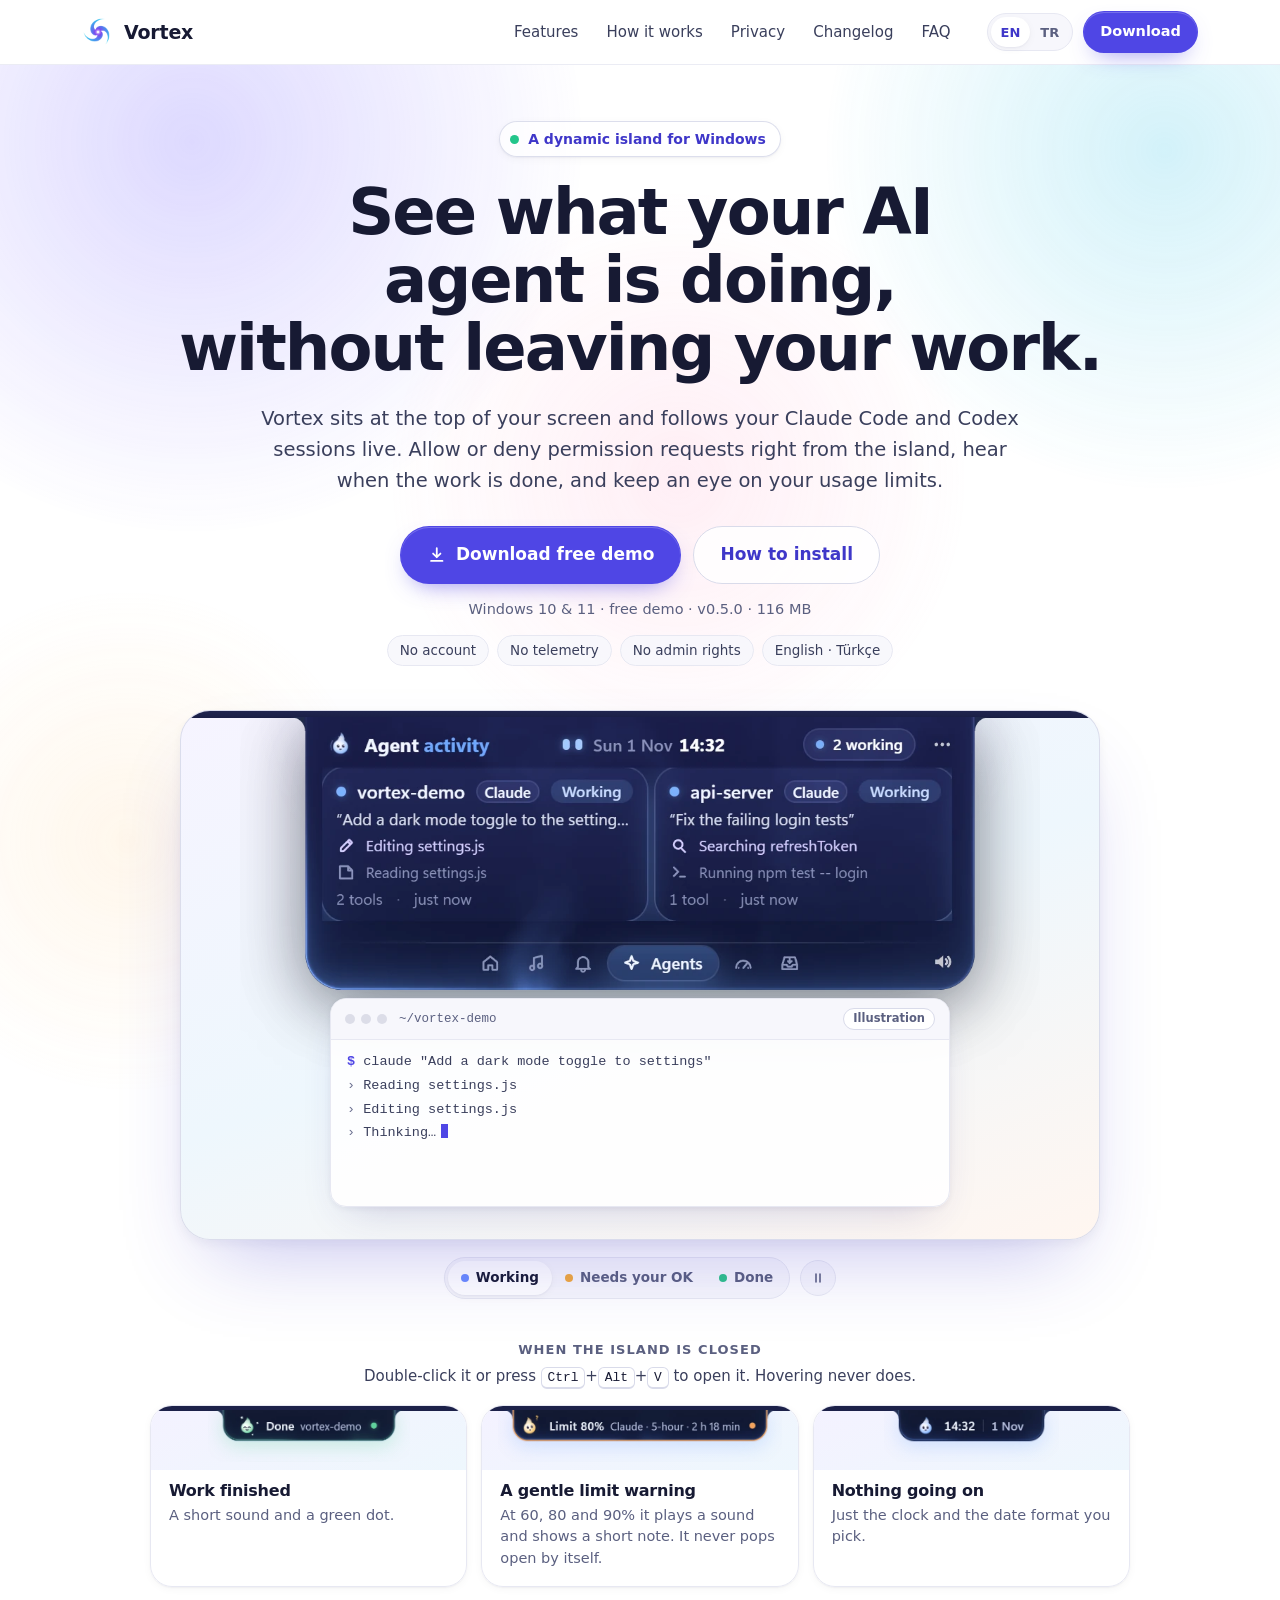
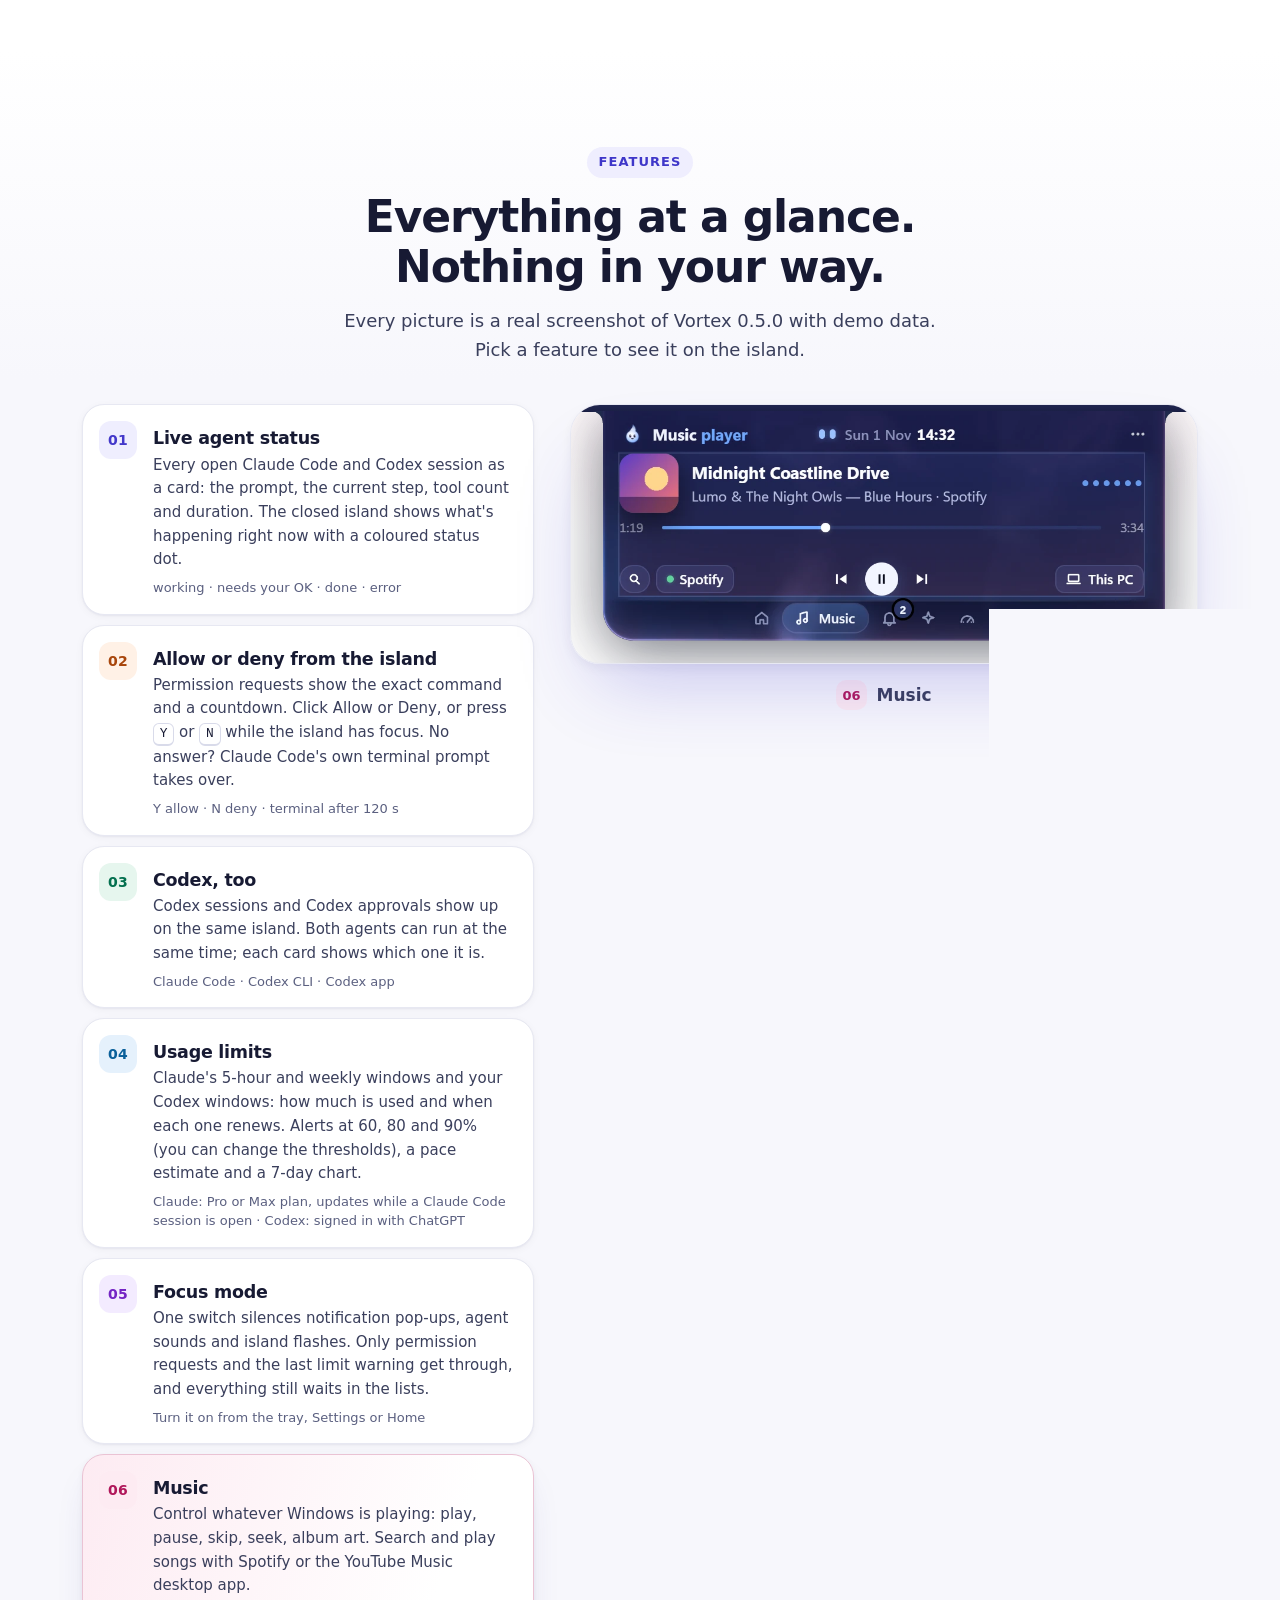
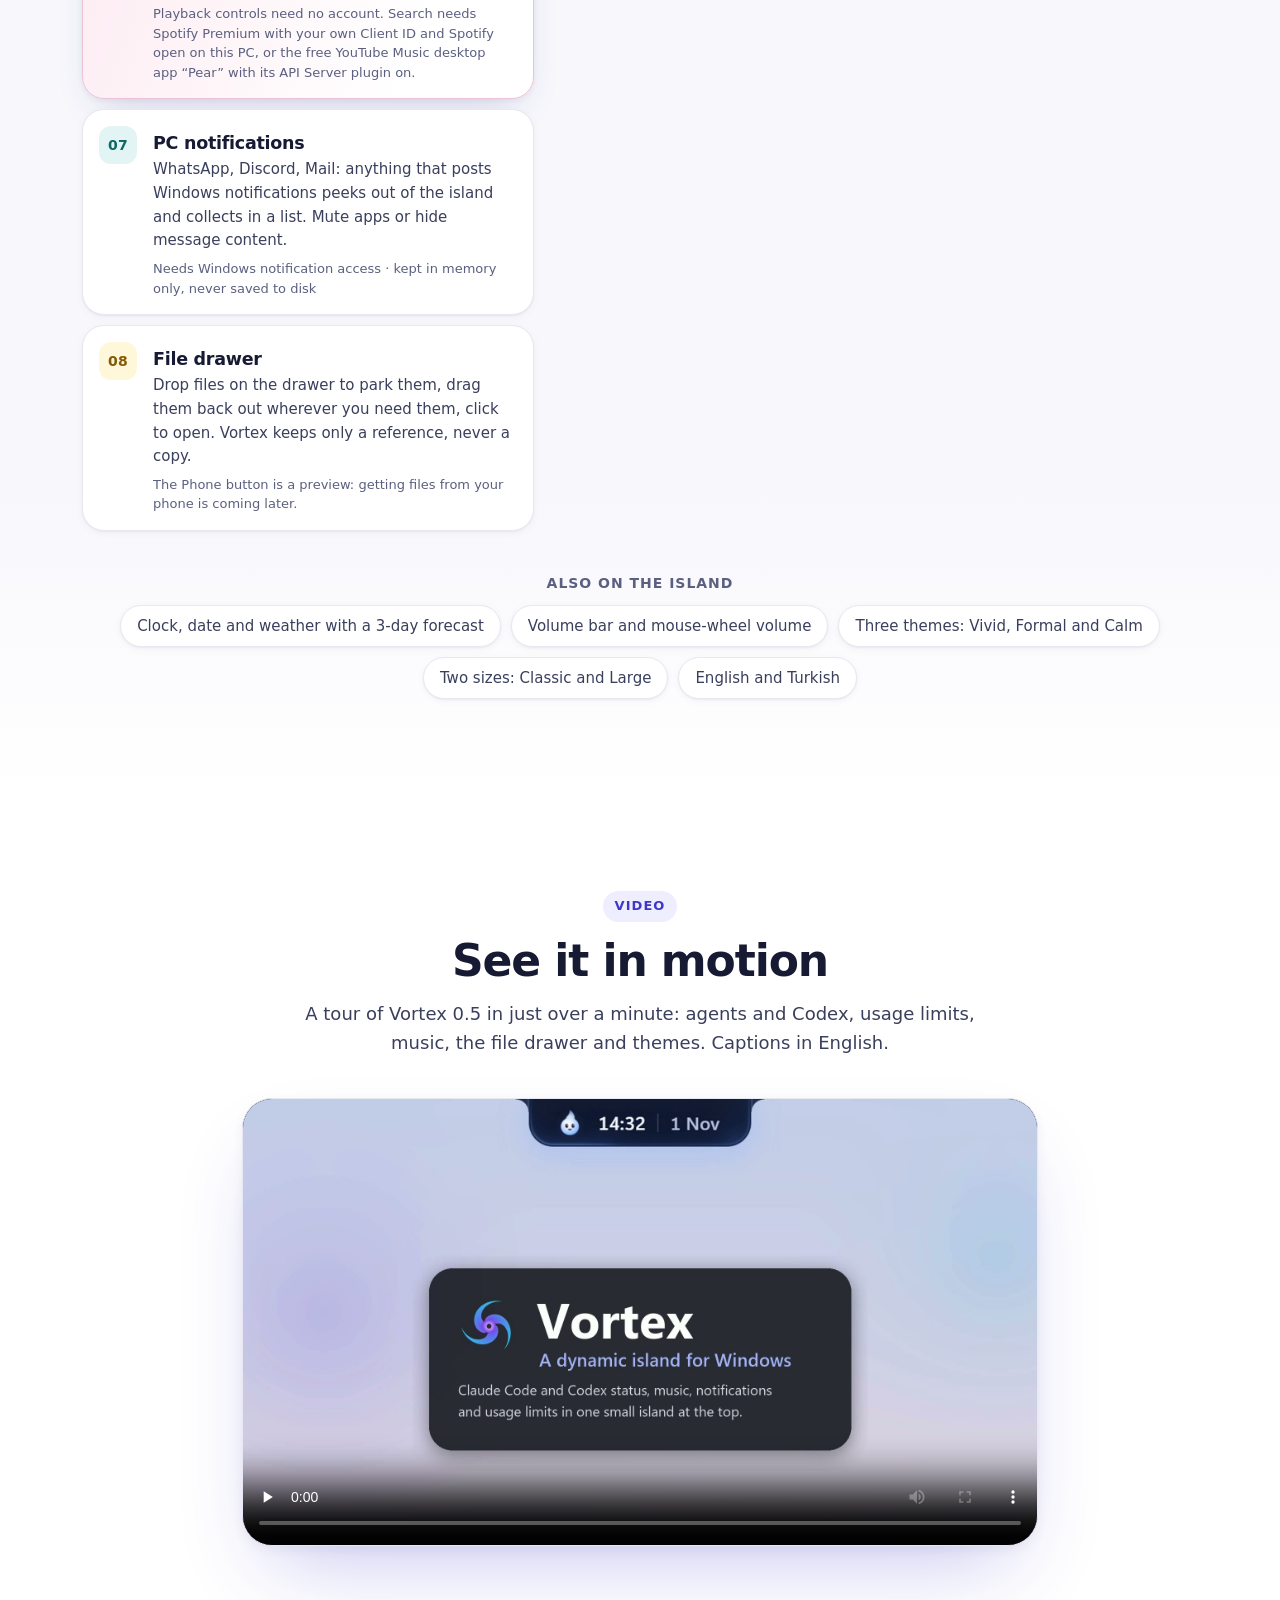
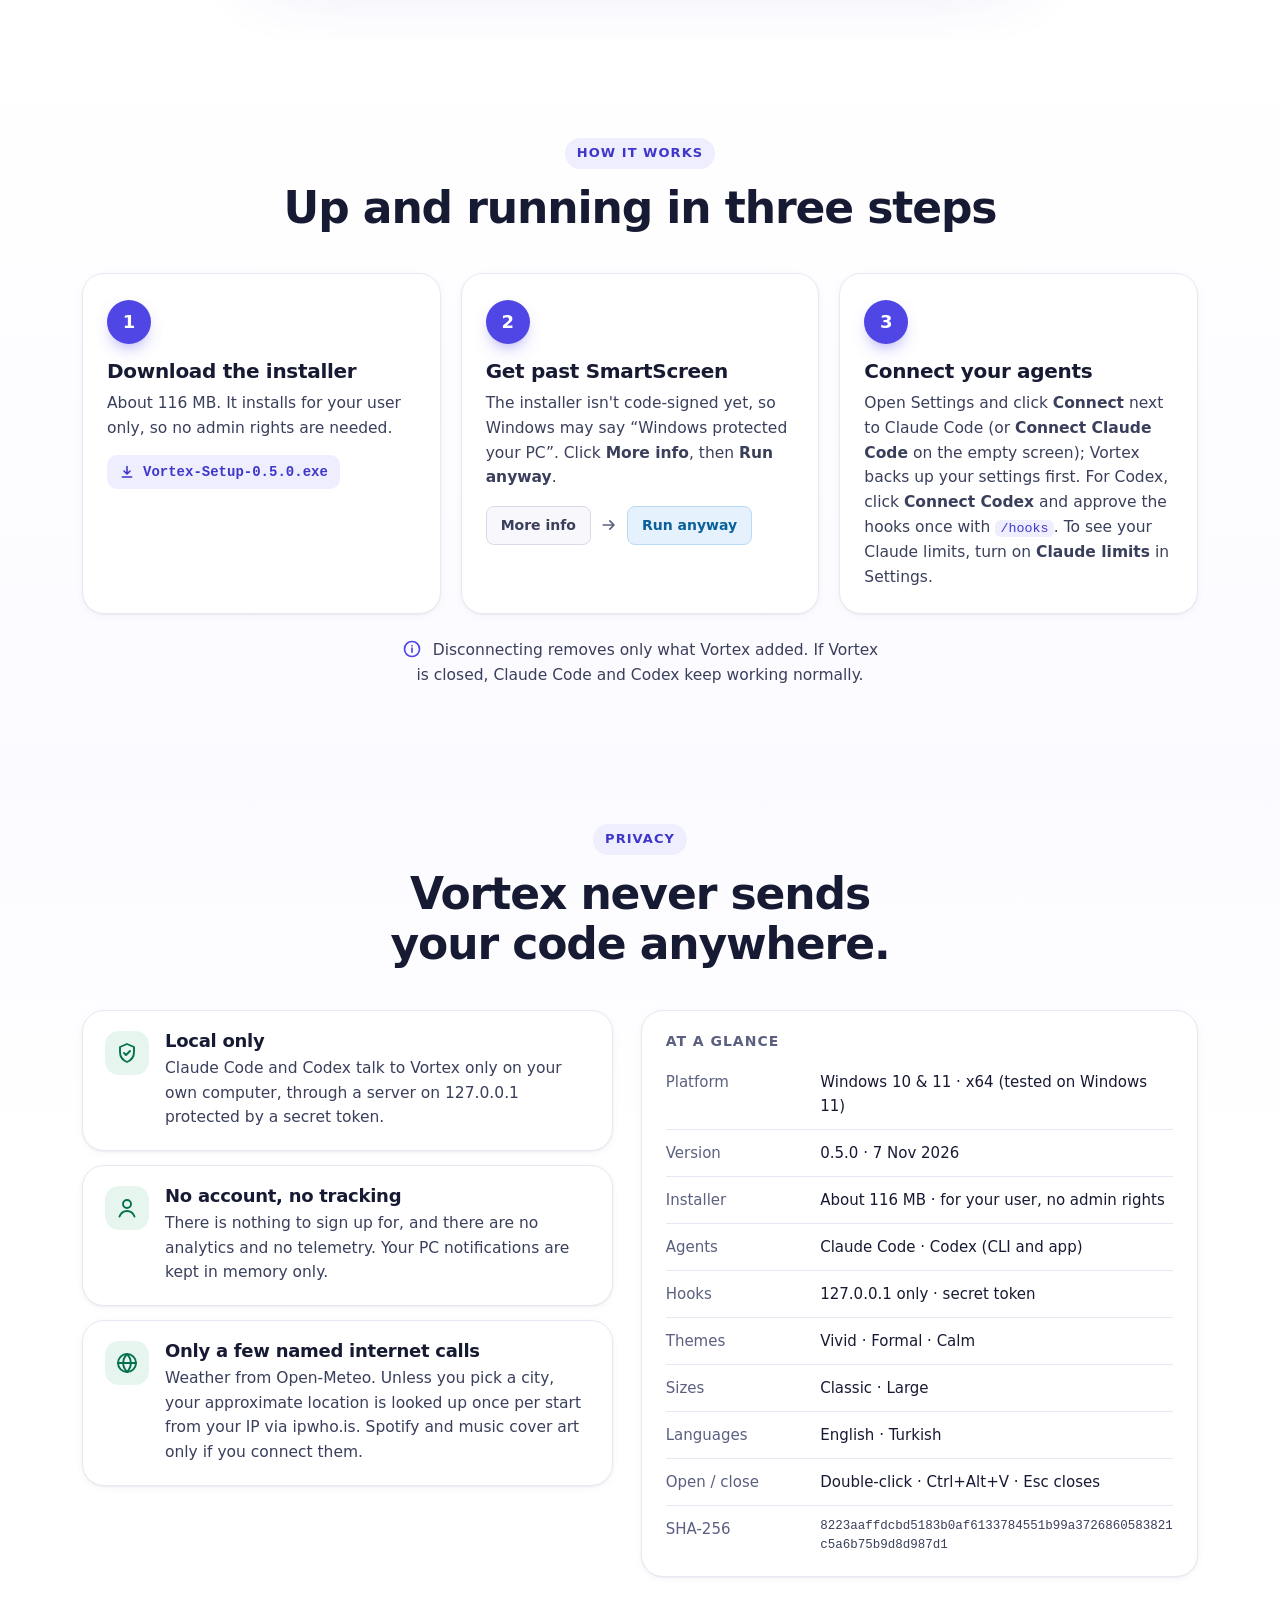
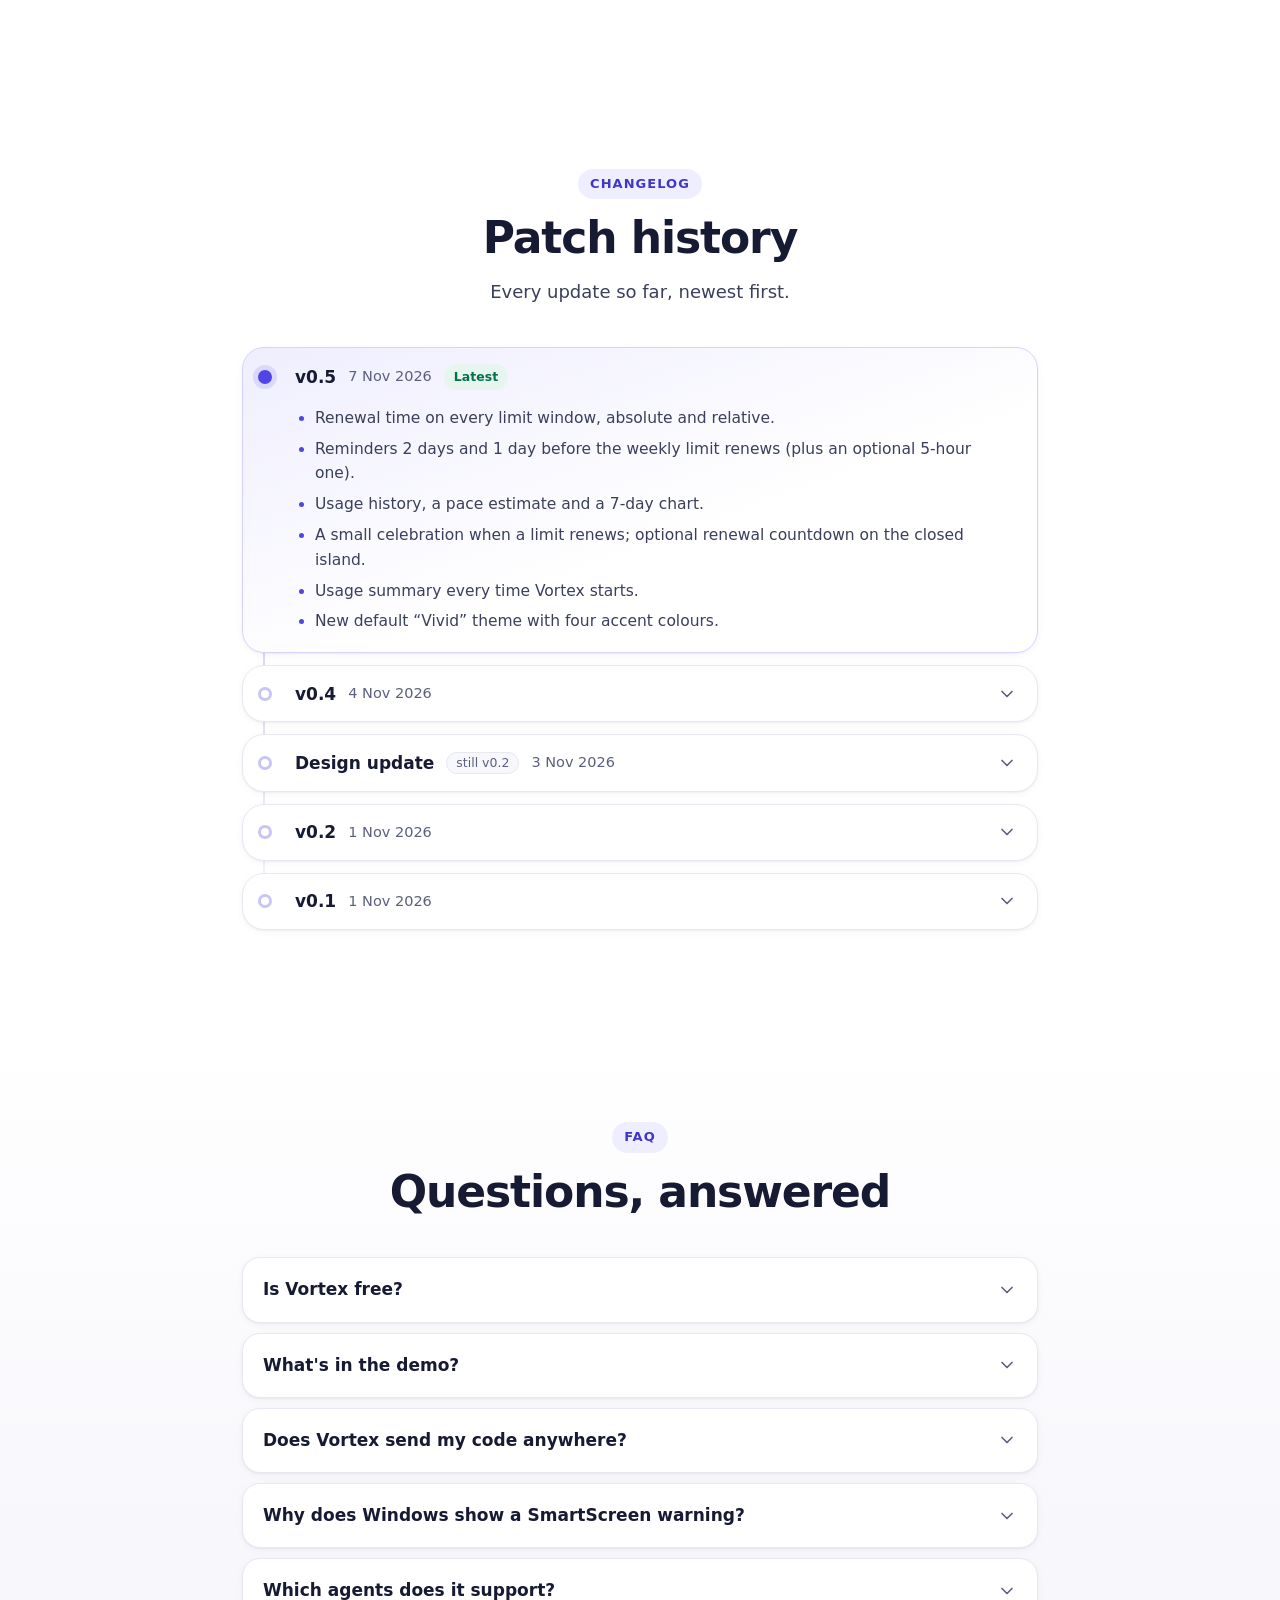
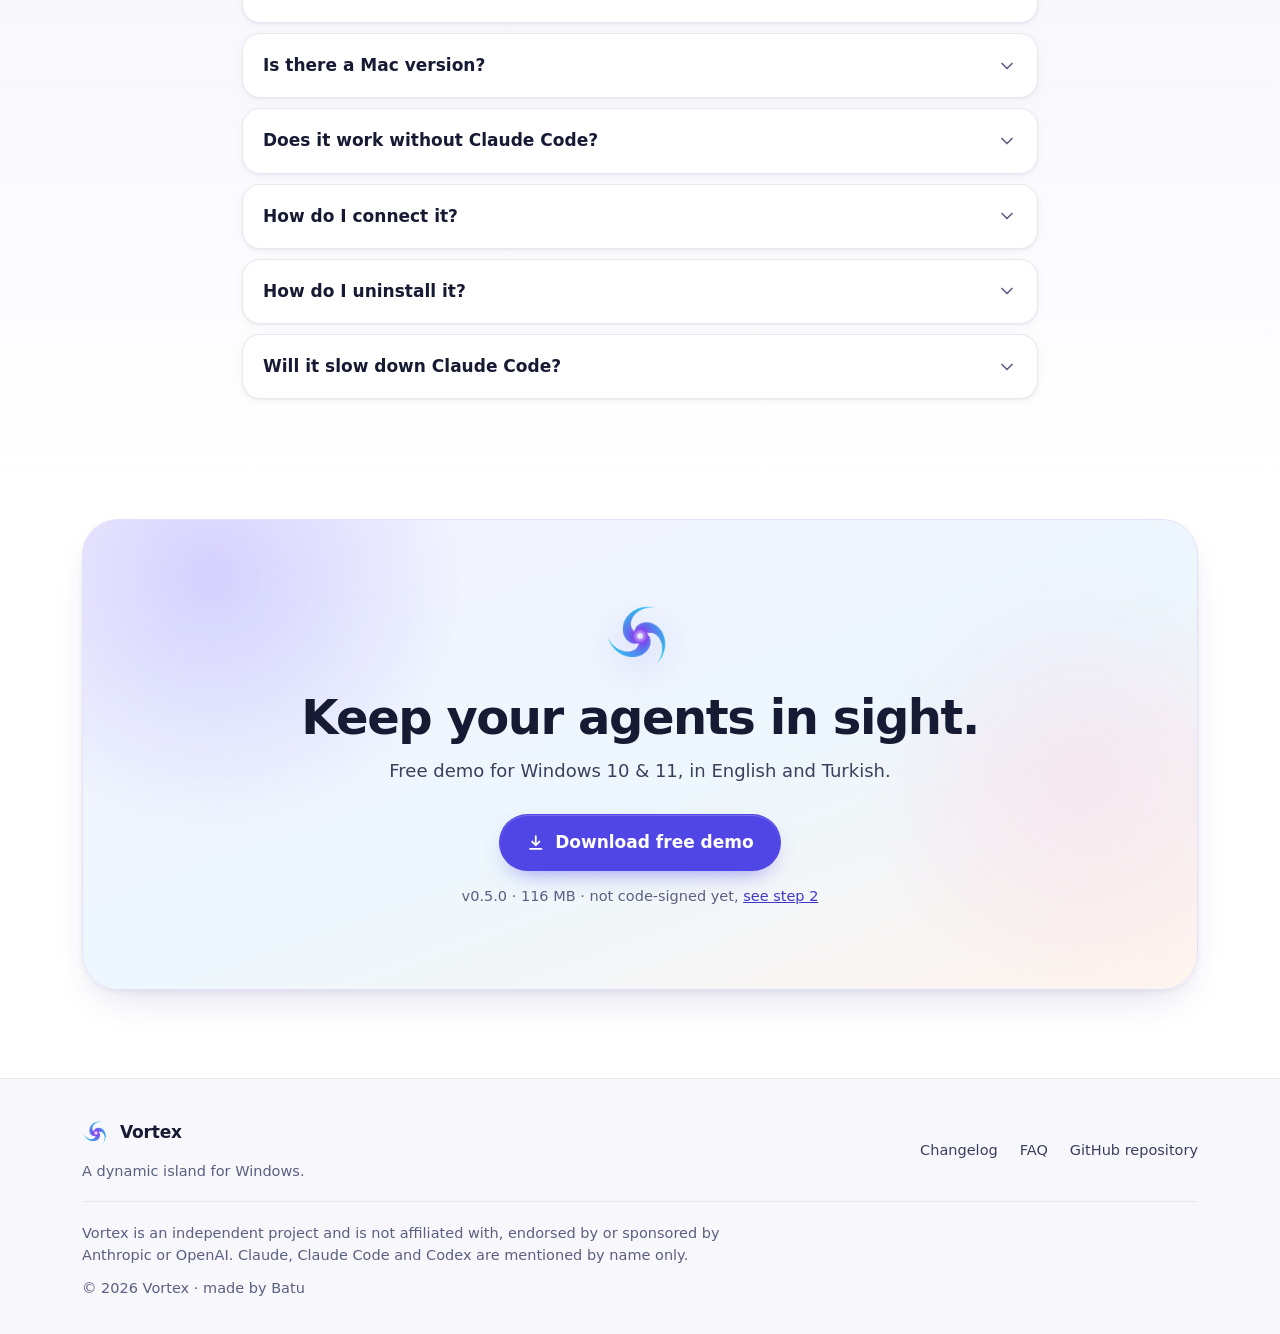
==== commit 73105627: "Audit fixes: readable feature shots, new EN/TR video, honest copy, mobile menu Layout - Feature scre" ====
--- a/index.html
+++ b/index.html
@@ -6,6 +6,9 @@
 <title data-i18n="meta.title">Vortex — Dynamic island for Windows</title>
 <meta name="description" data-i18n-content="meta.desc" content="Vortex sits at the top of your screen and shows what Claude Code and Codex are doing. Allow or deny permission requests from the island and keep an eye on your usage limits. Free demo for Windows 10 &amp; 11.">
 <link rel="canonical" href="https://batuhangulbahar2011-cpu.github.io/vortex-site/">
+<link rel="alternate" hreflang="en" href="https://batuhangulbahar2011-cpu.github.io/vortex-site/">
+<link rel="alternate" hreflang="tr" href="https://batuhangulbahar2011-cpu.github.io/vortex-site/?lang=tr">
+<link rel="alternate" hreflang="x-default" href="https://batuhangulbahar2011-cpu.github.io/vortex-site/">
 <meta name="theme-color" content="#ffffff">
 <meta name="color-scheme" content="light">
 
@@ -67,6 +70,19 @@
       </ul>
     </nav>
     <div class="nav-actions">
+      <details class="menu">
+        <summary>
+          <svg viewBox="0 0 24 24" aria-hidden="true"><path class="m-open" d="M4 7h16M4 12h16M4 17h16"/><path class="m-close" d="M6 6l12 12M18 6L6 18"/></svg>
+          <span class="sr-only" data-i18n="nav.menu">Menu</span>
+        </summary>
+        <ul class="menu-panel">
+          <li><a href="#features" data-i18n="nav.features">Features</a></li>
+          <li><a href="#how" data-i18n="nav.how">How it works</a></li>
+          <li><a href="#privacy" data-i18n="nav.privacy">Privacy</a></li>
+          <li><a href="#changelog" data-i18n="nav.changelog">Changelog</a></li>
+          <li><a href="#faq" data-i18n="nav.faq">FAQ</a></li>
+        </ul>
+      </details>
       <div class="lang" role="group" aria-label="Language" data-i18n-aria="nav.lang">
         <button type="button" data-lang="en" aria-pressed="true" lang="en"><span class="sr-only">English</span><span aria-hidden="true">EN</span></button>
         <button type="button" data-lang="tr" aria-pressed="false" lang="tr"><span class="sr-only">Türkçe</span><span aria-hidden="true">TR</span></button>
@@ -95,7 +111,7 @@
         <a class="btn btn-soft btn-lg" href="#how" data-i18n="cta.how">How to install</a>
       </div>
       <p class="note" data-i18n="cta.note">Windows 10 &amp; 11 · free demo · v0.5.0 · 116 MB</p>
-      <ul class="chips" aria-label="At a glance" data-i18n-aria="chips.aria">
+      <ul class="chips" role="list" aria-label="At a glance" data-i18n-aria="chips.aria">
         <li data-i18n="chips.1">No account</li>
         <li data-i18n="chips.2">No telemetry</li>
         <li data-i18n="chips.3">No admin rights</li>
@@ -118,11 +134,13 @@
             <div class="term-bar">
               <span class="term-dots"><i></i><i></i><i></i></span>
               <span class="term-title">~/vortex-demo</span>
+              <span class="term-tag" data-i18n="term.tag">Illustration</span>
             </div>
             <ol class="term-body">
               <li data-line="0"><span class="t-p">$</span> claude "<span data-i18n="term.l1">Add a dark mode toggle to settings</span>"</li>
               <li data-line="0"><span class="t-dim">›</span> <span data-i18n="term.l2">Reading settings.js</span></li>
               <li data-line="0"><span class="t-dim">›</span> <span data-i18n="term.l3">Editing settings.js</span></li>
+              <li data-line="0" class="t-think"><span class="t-dim">›</span> <span data-i18n="term.think">Thinking…</span></li>
               <li data-line="1"><span class="t-warn">?</span> <span data-i18n="term.l4">Run git push origin main?</span> <span class="t-dim" data-i18n="term.l4b">waiting for you</span></li>
               <li data-line="2"><span class="t-ok">✓</span> <span data-i18n="term.l5">Allowed on the island</span></li>
               <li data-line="2"><span class="t-ok">✓</span> <span data-i18n="term.l6">Done · 2 tools · 1 min</span></li>
@@ -146,22 +164,22 @@
       </figure>
 
       <div class="states">
-        <p class="states-label" data-i18n="states.label">When the island is closed</p>
+        <h2 class="states-label" data-i18n="states.label">When the island is closed</h2>
         <p class="states-hint" data-i18n-html="states.hint">Double-click it or press <kbd>Ctrl</kbd>+<kbd>Alt</kbd>+<kbd>V</kbd> to open it. Hovering never does.</p>
         <ul>
           <li class="state">
             <div class="mini"><img class="loc" src="assets/shots/done-en.webp" width="470" height="121" loading="lazy" data-i18n-alt="alt.done" alt="Closed island saying Done for the vortex-demo session"></div>
-            <h2 class="state-t" data-i18n="states.done.t">Work finished</h2>
+            <h3 class="state-t" data-i18n="states.done.t">Work finished</h3>
             <p data-i18n="states.done.p">A short sound and a green dot.</p>
           </li>
           <li class="state">
             <div class="mini"><img class="loc" src="assets/shots/limit-alert-en.webp" width="662" height="120" loading="lazy" data-i18n-alt="alt.limitalert" alt="Island warning that the Claude 5-hour limit has reached 80%"></div>
-            <h2 class="state-t" data-i18n="states.limit.t">A gentle limit warning</h2>
-            <p data-i18n="states.limit.p">At 60, 80 and 90% it shows a quiet note. It never pops open by itself.</p>
+            <h3 class="state-t" data-i18n="states.limit.t">A gentle limit warning</h3>
+            <p data-i18n="states.limit.p">At 60, 80 and 90% it plays a sound and shows a short note. It never pops open by itself.</p>
           </li>
           <li class="state">
             <div class="mini"><img class="loc" src="assets/shots/pill-clock-en.webp" width="404" height="120" loading="lazy" data-i18n-alt="alt.clock" alt="Closed Vortex island showing the time and date"></div>
-            <h2 class="state-t" data-i18n="states.idle.t">Nothing going on</h2>
+            <h3 class="state-t" data-i18n="states.idle.t">Nothing going on</h3>
             <p data-i18n="states.idle.p">Just the clock and the date format you pick.</p>
           </li>
         </ul>
@@ -186,78 +204,78 @@
           <li class="feat" data-shot="agents" data-tint="lav">
             <span class="num" aria-hidden="true">01</span>
             <div class="feat-body">
-              <h3><button type="button" class="feat-btn" aria-pressed="true" aria-controls="stage" data-i18n="f1.t">Live agent status</button></h3>
+              <h3><span class="feat-btn" data-i18n="f1.t">Live agent status</span></h3>
               <p data-i18n="f1.p">Every open Claude Code and Codex session as a card: the prompt, the current step, tool count and duration. The closed island shows what's happening right now with a coloured status dot.</p>
               <p class="meta" data-i18n="f1.m">working · needs your OK · done · error</p>
             </div>
-            <img class="feat-img loc" src="assets/shots/agents-en.webp" width="1138" height="502" loading="lazy" data-i18n-alt="alt.agents" alt="Two Claude Code sessions side by side, each showing its task and the file it is editing or searching">
+            <a class="feat-shot loc-href" href="assets/shots/agents-en.webp" target="_blank" rel="noopener"><img class="feat-img loc" src="assets/shots/agents-en.webp" width="1138" height="502" loading="lazy" data-i18n-alt="alt.agents" alt="Two Claude Code sessions side by side, each showing its task and the file it is editing or searching"><span class="sr-only" data-i18n="feat.open">(opens the full-size picture)</span></a>
           </li>
           <li class="feat" data-shot="permission" data-tint="peach">
             <span class="num" aria-hidden="true">02</span>
             <div class="feat-body">
-              <h3><button type="button" class="feat-btn" aria-pressed="false" aria-controls="stage" data-i18n="f2.t">Allow or deny from the island</button></h3>
+              <h3><span class="feat-btn" data-i18n="f2.t">Allow or deny from the island</span></h3>
               <p data-i18n-html="f2.p">Permission requests show the exact command and a countdown. Click Allow or Deny, or press <kbd>Y</kbd> or <kbd>N</kbd> while the island has focus. No answer? Claude Code's own terminal prompt takes over.</p>
               <p class="meta" data-i18n="f2.m">Y allow · N deny · terminal after 120 s</p>
             </div>
-            <img class="feat-img loc" src="assets/shots/permission-en.webp" width="1138" height="502" loading="lazy" data-i18n-alt="alt.permission" alt="Claude Code asks to run git push origin main, with Deny and Allow buttons right on the island">
+            <a class="feat-shot loc-href" href="assets/shots/permission-en.webp" target="_blank" rel="noopener"><img class="feat-img loc" src="assets/shots/permission-en.webp" width="1138" height="502" loading="lazy" data-i18n-alt="alt.permission" alt="Claude Code asks to run git push origin main, with Deny and Allow buttons right on the island"><span class="sr-only" data-i18n="feat.open">(opens the full-size picture)</span></a>
           </li>
           <li class="feat" data-shot="codex" data-tint="mint">
             <span class="num" aria-hidden="true">03</span>
             <div class="feat-body">
-              <h3><button type="button" class="feat-btn" aria-pressed="false" aria-controls="stage" data-i18n="f3.t">Codex, too</button></h3>
+              <h3><span class="feat-btn" data-i18n="f3.t">Codex, too</span></h3>
               <p data-i18n="f3.p">Codex sessions and Codex approvals show up on the same island. Both agents can run at the same time; each card shows which one it is.</p>
               <p class="meta" data-i18n="f3.m">Claude Code · Codex CLI · Codex app</p>
             </div>
-            <img class="feat-img loc" src="assets/shots/codex-en.webp" width="1138" height="502" loading="lazy" data-i18n-alt="alt.codex" alt="A Codex session asks to run a deploy command, with Deny and Allow buttons">
+            <a class="feat-shot loc-href" href="assets/shots/codex-en.webp" target="_blank" rel="noopener"><img class="feat-img loc" src="assets/shots/codex-en.webp" width="1138" height="502" loading="lazy" data-i18n-alt="alt.codex" alt="A Codex session asks to run a deploy command, with Deny and Allow buttons"><span class="sr-only" data-i18n="feat.open">(opens the full-size picture)</span></a>
           </li>
           <li class="feat" data-shot="limits" data-tint="sky">
             <span class="num" aria-hidden="true">04</span>
             <div class="feat-body">
-              <h3><button type="button" class="feat-btn" aria-pressed="false" aria-controls="stage" data-i18n="f4.t">Usage limits</button></h3>
-              <p data-i18n="f4.p">Claude's 5-hour and weekly windows and your Codex windows: how much is used and when each one renews. Alerts at 60, 80 and 90%, a pace estimate and a 7-day chart.</p>
-              <p class="meta" data-i18n="f4.m">60 / 80 / 90% · thresholds you can change</p>
-            </div>
-            <img class="feat-img loc" src="assets/shots/limits-en.webp" width="1138" height="502" loading="lazy" data-i18n-alt="alt.limits" alt="Usage limits for Claude and Codex with percentages and when each limit renews">
+              <h3><span class="feat-btn" data-i18n="f4.t">Usage limits</span></h3>
+              <p data-i18n="f4.p">Claude's 5‑hour and weekly windows and your Codex windows: how much is used and when each one renews. Alerts at 60, 80 and 90% (you can change the thresholds), a pace estimate and a 7‑day chart.</p>
+              <p class="meta" data-i18n="f4.m">Claude: Pro or Max plan, updates while a Claude Code session is open · Codex: signed in with ChatGPT</p>
+            </div>
+            <a class="feat-shot loc-href" href="assets/shots/limits-en.webp" target="_blank" rel="noopener"><img class="feat-img loc" src="assets/shots/limits-en.webp" width="1138" height="502" loading="lazy" data-i18n-alt="alt.limits" alt="Usage limits for Claude and Codex with percentages and when each limit renews"><span class="sr-only" data-i18n="feat.open">(opens the full-size picture)</span></a>
           </li>
           <li class="feat" data-shot="focus" data-tint="lilac">
             <span class="num" aria-hidden="true">05</span>
             <div class="feat-body">
-              <h3><button type="button" class="feat-btn" aria-pressed="false" aria-controls="stage" data-i18n="f5.t">Focus mode</button></h3>
+              <h3><span class="feat-btn" data-i18n="f5.t">Focus mode</span></h3>
               <p data-i18n="f5.p">One switch silences notification pop-ups, agent sounds and island flashes. Only permission requests and the last limit warning get through, and everything still waits in the lists.</p>
               <p class="meta" data-i18n="f5.m">Turn it on from the tray, Settings or Home</p>
             </div>
-            <img class="feat-img loc" src="assets/shots/focus-en.webp" width="1138" height="502" loading="lazy" data-i18n-alt="alt.focus" alt="Vortex with focus mode turned on and notifications kept quiet">
+            <a class="feat-shot loc-href" href="assets/shots/focus-en.webp" target="_blank" rel="noopener"><img class="feat-img loc" src="assets/shots/focus-en.webp" width="1138" height="502" loading="lazy" data-i18n-alt="alt.focus" alt="Vortex with focus mode turned on and notifications kept quiet"><span class="sr-only" data-i18n="feat.open">(opens the full-size picture)</span></a>
           </li>
           <li class="feat" data-shot="music" data-tint="rose">
             <span class="num" aria-hidden="true">06</span>
             <div class="feat-body">
-              <h3><button type="button" class="feat-btn" aria-pressed="false" aria-controls="stage" data-i18n="f6.t">Music</button></h3>
+              <h3><span class="feat-btn" data-i18n="f6.t">Music</span></h3>
               <p data-i18n="f6.p">Control whatever Windows is playing: play, pause, skip, seek, album art. Search and play songs with Spotify or the YouTube Music desktop app.</p>
-              <p class="meta" data-i18n="f6.m">Playback controls need no account. Search needs Spotify Premium with your own Client ID, or the YouTube Music desktop app.</p>
-            </div>
-            <img class="feat-img loc" src="assets/shots/music-en.webp" width="1138" height="502" loading="lazy" data-i18n-alt="alt.music" alt="Music player on the island with track info, progress bar and playback controls">
+              <p class="meta" data-i18n="f6.m">Playback controls need no account. Search needs Spotify Premium with your own Client ID and Spotify open on this PC, or the free YouTube Music desktop app “Pear” with its API Server plugin on.</p>
+            </div>
+            <a class="feat-shot loc-href" href="assets/shots/music-en.webp" target="_blank" rel="noopener"><img class="feat-img loc" src="assets/shots/music-en.webp" width="1138" height="502" loading="lazy" data-i18n-alt="alt.music" alt="Music player on the island with track info, progress bar and playback controls"><span class="sr-only" data-i18n="feat.open">(opens the full-size picture)</span></a>
           </li>
           <li class="feat" data-shot="notifications" data-tint="teal">
             <span class="num" aria-hidden="true">07</span>
             <div class="feat-body">
-              <h3><button type="button" class="feat-btn" aria-pressed="false" aria-controls="stage" data-i18n="f7.t">PC notifications</button></h3>
+              <h3><span class="feat-btn" data-i18n="f7.t">PC notifications</span></h3>
               <p data-i18n="f7.p">WhatsApp, Discord, Mail: anything that posts Windows notifications peeks out of the island and collects in a list. Mute apps or hide message content.</p>
-              <p class="meta" data-i18n="f7.m">Kept in memory only · never saved to disk</p>
-            </div>
-            <img class="feat-img loc" src="assets/shots/notifications-en.webp" width="1138" height="502" loading="lazy" data-i18n-alt="alt.notifications" alt="Notification center listing WhatsApp, Discord and Mail notifications">
+              <p class="meta" data-i18n="f7.m">Needs Windows notification access · kept in memory only, never saved to disk</p>
+            </div>
+            <a class="feat-shot loc-href" href="assets/shots/notifications-en.webp" target="_blank" rel="noopener"><img class="feat-img loc" src="assets/shots/notifications-en.webp" width="1138" height="502" loading="lazy" data-i18n-alt="alt.notifications" alt="Notification center listing WhatsApp, Discord and Mail notifications"><span class="sr-only" data-i18n="feat.open">(opens the full-size picture)</span></a>
           </li>
           <li class="feat" data-shot="drawer" data-tint="butter">
             <span class="num" aria-hidden="true">08</span>
             <div class="feat-body">
-              <h3><button type="button" class="feat-btn" aria-pressed="false" aria-controls="stage" data-i18n="f8.t">File drawer</button></h3>
+              <h3><span class="feat-btn" data-i18n="f8.t">File drawer</span></h3>
               <p data-i18n="f8.p">Drop files on the drawer to park them, drag them back out wherever you need them, click to open. Vortex keeps only a reference, never a copy.</p>
-              <p class="meta" data-i18n="f8.m">Getting files from your phone isn't available yet.</p>
-            </div>
-            <img class="feat-img loc" src="assets/shots/drawer-en.webp" width="1138" height="502" loading="lazy" data-i18n-alt="alt.drawer" alt="File drawer holding a PDF, an image and a folder, ready to drag out">
+              <p class="meta" data-i18n="f8.m">The Phone button is a preview: getting files from your phone is coming later.</p>
+            </div>
+            <a class="feat-shot loc-href" href="assets/shots/drawer-en.webp" target="_blank" rel="noopener"><img class="feat-img loc" src="assets/shots/drawer-en.webp" width="1138" height="502" loading="lazy" data-i18n-alt="alt.drawer" alt="File drawer holding a PDF, an image and a folder, ready to drag out"><span class="sr-only" data-i18n="feat.open">(opens the full-size picture)</span></a>
           </li>
         </ol>
 
-        <figure class="stage" id="stage" aria-live="polite">
+        <figure class="stage" id="stage">
           <div class="stage-screen">
             <img class="stage-img is-on" src="assets/shots/agents-en.webp" width="1138" height="502" data-i18n-alt="alt.agents" alt="Two Claude Code sessions side by side, each showing its task and the file it is editing or searching">
             <img class="stage-img" src="assets/shots/agents-en.webp" width="1138" height="502" alt="" aria-hidden="true">
@@ -269,7 +287,7 @@
       <div class="also">
         <h3 data-i18n="also.t">Also on the island</h3>
         <ul>
-          <li data-i18n="also.1">Clock, date and weather with a 3-day forecast</li>
+          <li data-i18n="also.1">Clock, date and weather with a 3‑day forecast</li>
           <li data-i18n="also.2">Volume bar and mouse-wheel volume</li>
           <li data-i18n="also.3">Three themes: Vivid, Formal and Calm</li>
           <li data-i18n="also.4">Two sizes: Classic and Large</li>
@@ -285,13 +303,13 @@
       <header class="sec-head">
         <p class="kicker" data-i18n="video.kicker">Video</p>
         <h2 id="video-title" data-i18n="video.title">See it in motion</h2>
-        <p class="sec-lede" data-i18n="video.lede">A two-minute tour of what the island shows and how it changed since v0.1. Recorded with the 3 November design update, before Codex and the Limits tab arrived. Subtitles in English.</p>
+        <p class="sec-lede" data-i18n="video.lede">A tour of Vortex 0.5 in just over a minute: agents and Codex, usage limits, music, the file drawer and themes. Captions in English.</p>
       </header>
       <div class="video-frame">
-        <video controls muted playsinline preload="none" poster="assets/video/poster.jpg" width="1920" height="1080"
-               data-i18n-aria="video.aria" aria-label="Vortex promo video: what the island shows and how it changed since v0.1">
-          <source src="assets/video/vortex-demo.mp4" type="video/mp4">
-          <a href="assets/video/vortex-demo.mp4" data-i18n="video.fallback">Download the video (MP4)</a>
+        <video id="promo" controls playsinline preload="none" poster="assets/video/poster-en.jpg" width="1920" height="1080"
+               data-i18n-aria="video.aria" aria-label="Vortex promo video: a short tour of Vortex 0.5">
+          <source src="assets/video/vortex-demo-en.mp4" type="video/mp4">
+          <a href="assets/video/vortex-demo-en.mp4" data-i18n="video.fallback">Download the video (MP4)</a>
         </video>
       </div>
     </div>
@@ -327,7 +345,7 @@
         <li class="step">
           <span class="step-n" aria-hidden="true">3</span>
           <h3 data-i18n="how.3.t">Connect your agents</h3>
-          <p data-i18n-html="how.3.p">Open Settings and click <strong>Connect Claude Code</strong>; Vortex backs up your settings first. For Codex, click <strong>Connect Codex</strong> and approve the hooks once with <code>/hooks</code>. To see your Claude limits, turn on <strong>Claude limits</strong> in Settings.</p>
+          <p data-i18n-html="how.3.p">Open Settings and click <strong>Connect</strong> next to Claude Code (or <strong>Connect Claude Code</strong> on the empty screen); Vortex backs up your settings first. For Codex, click <strong>Connect Codex</strong> and approve the hooks once with <code>/hooks</code>. To see your Claude limits, turn on <strong>Claude limits</strong> in Settings.</p>
         </li>
       </ol>
       <p class="how-note">
@@ -342,7 +360,7 @@
     <div class="wrap">
       <header class="sec-head">
         <p class="kicker" data-i18n="priv.kicker">Privacy</p>
-        <h2 id="privacy-title" data-i18n="priv.title">Your code never leaves your PC.</h2>
+        <h2 id="privacy-title" data-i18n="priv.title">Vortex never sends your code anywhere.</h2>
       </header>
       <div class="priv-grid">
         <ul class="priv-points">
@@ -364,7 +382,7 @@
             <svg viewBox="0 0 24 24" aria-hidden="true"><circle cx="12" cy="12" r="9"/><path d="M3 12h18M12 3c2.5 2.6 3.8 5.6 3.8 9s-1.3 6.4-3.8 9c-2.5-2.6-3.8-5.6-3.8-9S9.5 5.6 12 3z"/></svg>
             <div>
               <h3 data-i18n="priv.3.t">Only a few named internet calls</h3>
-              <p data-i18n="priv.3.p">Weather from Open-Meteo, with an approximate location from your IP unless you pick a city. Spotify and music cover art only if you connect them.</p>
+              <p data-i18n="priv.3.p">Weather from Open-Meteo. Unless you pick a city, your approximate location is looked up once per start from your IP via ipwho.is. Spotify and music cover art only if you connect them.</p>
             </div>
           </li>
         </ul>
@@ -372,7 +390,7 @@
         <div class="spec">
           <h3 class="spec-t" data-i18n="spec.t">At a glance</h3>
           <dl>
-            <div><dt data-i18n="spec.k1">Platform</dt><dd data-i18n="spec.v1">Windows 10 &amp; 11 · x64</dd></div>
+            <div><dt data-i18n="spec.k1">Platform</dt><dd data-i18n="spec.v1">Windows 10 &amp; 11 · x64 (tested on Windows 11)</dd></div>
             <div><dt data-i18n="spec.k2">Version</dt><dd data-i18n="spec.v2">0.5.0 · 7 Nov 2026</dd></div>
             <div><dt data-i18n="spec.k3">Installer</dt><dd data-i18n="spec.v3">About 116 MB · for your user, no admin rights</dd></div>
             <div><dt data-i18n="spec.k4">Agents</dt><dd data-i18n="spec.v4">Claude Code · Codex (CLI and app)</dd></div>
@@ -405,8 +423,8 @@
           </div>
           <ul>
             <li data-i18n="log.5.1">Renewal time on every limit window, absolute and relative.</li>
-            <li data-i18n="log.5.2">Reminders 2 days and 1 day before the weekly limit renews (plus an optional 5-hour one).</li>
-            <li data-i18n="log.5.3">Usage history, a pace estimate and a 7-day chart.</li>
+            <li data-i18n="log.5.2">Reminders 2 days and 1 day before the weekly limit renews (plus an optional 5‑hour one).</li>
+            <li data-i18n="log.5.3">Usage history, a pace estimate and a 7‑day chart.</li>
             <li data-i18n="log.5.4">A small celebration when a limit renews; optional renewal countdown on the closed island.</li>
             <li data-i18n="log.5.5">Usage summary every time Vortex starts.</li>
             <li data-i18n="log.5.6">New default “Vivid” theme with four accent colours.</li>
@@ -420,8 +438,8 @@
               <svg class="chev" viewBox="0 0 24 24" aria-hidden="true"><path d="M6 9l6 6 6-6"/></svg>
             </summary>
             <ul>
-              <li data-i18n="log.4.1">Codex joins Claude Code: live Codex sessions and Codex approvals on the island.</li>
-              <li data-i18n="log.4.2">Usage limits: a Limits tab with 5-hour, weekly and other windows; alerts at 60 / 80 / 90%.</li>
+              <li data-i18n="log.4.1">Codex alongside Claude Code: live Codex sessions and Codex approvals on the island.</li>
+              <li data-i18n="log.4.2">Usage limits: a Limits tab with 5‑hour, weekly and other windows; alerts at 60 / 80 / 90%.</li>
               <li data-i18n="log.4.3">Lumo sleeps at 90% (adjustable) and shows when the limit is back.</li>
               <li data-i18n="log.4.4">Y / N keys to allow or deny; session cards with context %, duration, estimated cost and the last message.</li>
               <li data-i18n="log.4.5">Focus mode and a daily “Today” summary.</li>
@@ -432,7 +450,7 @@
         <li>
           <details class="log-item">
             <summary class="log-head">
-              <span class="ver ver-word" data-i18n="log.d.v">Design update</span>
+              <span class="ver ver-word"><span data-i18n="log.d.v">Design update</span> <span class="ver-sub" data-i18n="log.d.sub">still v0.2</span></span>
               <time datetime="2026-11-03" data-i18n="log.d.d">3 Nov 2026</time>
               <svg class="chev" viewBox="0 0 24 24" aria-hidden="true"><path d="M6 9l6 6 6-6"/></svg>
             </summary>
@@ -455,7 +473,7 @@
             <ul>
               <li data-i18n="log.2.1">Music: controls for any Windows media player, plus search and play with YouTube Music and Spotify.</li>
               <li data-i18n="log.2.2">Volume: a level bar on every change, mouse-wheel volume on the island.</li>
-              <li data-i18n="log.2.3">Clock and weather with a 3-day forecast.</li>
+              <li data-i18n="log.2.3">Clock and weather with a 3‑day forecast.</li>
               <li data-i18n="log.2.4">Your PC notifications on the island, with per-app mute and content hiding.</li>
               <li data-i18n="log.2.5">New Home, Music and Notifications tabs.</li>
             </ul>
@@ -500,7 +518,7 @@
         </details>
         <details>
           <summary><span data-i18n="faq.3.q">Does Vortex send my code anywhere?</span><svg class="chev" viewBox="0 0 24 24" aria-hidden="true"><path d="M6 9l6 6 6-6"/></svg></summary>
-          <p data-i18n="faq.3.a">No. Claude Code and Codex talk to Vortex only on your own PC (localhost, protected by a secret token). Vortex has no account, no analytics and no telemetry. Its only internet calls are weather (Open-Meteo, plus an approximate IP location unless you pick a city) and, if you connect them, Spotify and music cover art.</p>
+          <p data-i18n="faq.3.a">No. Claude Code and Codex talk to Vortex only on your own PC (localhost, protected by a secret token). Vortex has no account, no analytics and no telemetry. Its only internet calls are weather from Open-Meteo, an approximate location from your IP via ipwho.is (once per start, only if you haven't picked a city) and, if you connect them, Spotify and music cover art.</p>
         </details>
         <details>
           <summary><span data-i18n="faq.4.q">Why does Windows show a SmartScreen warning?</span><svg class="chev" viewBox="0 0 24 24" aria-hidden="true"><path d="M6 9l6 6 6-6"/></svg></summary>
@@ -512,15 +530,15 @@
         </details>
         <details>
           <summary><span data-i18n="faq.6.q">Is there a Mac version?</span><svg class="chev" viewBox="0 0 24 24" aria-hidden="true"><path d="M6 9l6 6 6-6"/></svg></summary>
-          <p data-i18n="faq.6.a">No. Vortex is made for Windows 10 and 11.</p>
+          <p data-i18n="faq.6.a">No. Vortex is made for Windows 10 and 11 (tested on Windows 11).</p>
         </details>
         <details>
           <summary><span data-i18n="faq.7.q">Does it work without Claude Code?</span><svg class="chev" viewBox="0 0 24 24" aria-hidden="true"><path d="M6 9l6 6 6-6"/></svg></summary>
-          <p data-i18n="faq.7.a">Yes. Music, notifications, volume, clock, weather and the file drawer work on their own. The agent and limit features need Claude Code or Codex.</p>
+          <p data-i18n="faq.7.a">Yes. Music, notifications, volume, clock, weather and the file drawer work on their own. The agent and limit features need Claude Code or Codex. Claude limits need a Pro or Max plan; Codex limits need a ChatGPT sign-in.</p>
         </details>
         <details>
           <summary><span data-i18n="faq.8.q">How do I connect it?</span><svg class="chev" viewBox="0 0 24 24" aria-hidden="true"><path d="M6 9l6 6 6-6"/></svg></summary>
-          <p data-i18n-html="faq.8.a">Open Settings and click <strong>Connect Claude Code</strong>; Vortex backs up your settings and adds its hooks. For Codex, click <strong>Connect Codex</strong>, then approve the hooks once with <code>/hooks</code> in Codex. For your Claude limits, turn on <strong>Claude limits</strong> in Settings; your status line keeps working the same.</p>
+          <p data-i18n-html="faq.8.a">Open Settings and click <strong>Connect</strong> next to Claude Code (or <strong>Connect Claude Code</strong> on the empty screen); Vortex backs up your settings and adds its hooks. For Codex, click <strong>Connect Codex</strong>, then approve the hooks once with <code>/hooks</code> in Codex. For your Claude limits, turn on <strong>Claude limits</strong> in Settings; your status line keeps working the same. If you have no status line yet, Vortex asks before adding one.</p>
         </details>
         <details>
           <summary><span data-i18n="faq.9.q">How do I uninstall it?</span><svg class="chev" viewBox="0 0 24 24" aria-hidden="true"><path d="M6 9l6 6 6-6"/></svg></summary>
@@ -528,7 +546,7 @@
         </details>
         <details>
           <summary><span data-i18n="faq.10.q">Will it slow down Claude Code?</span><svg class="chev" viewBox="0 0 24 24" aria-hidden="true"><path d="M6 9l6 6 6-6"/></svg></summary>
-          <p data-i18n="faq.10.a">No. Hook calls are tiny local requests; if Vortex is closed, Claude Code just carries on.</p>
+          <p data-i18n="faq.10.a">Not for normal work. Hook calls are tiny local requests, and if Vortex is closed Claude Code just carries on. One thing to know: while Vortex shows a permission request, Claude Code's own terminal prompt waits until you answer on the island or 120 s pass (50 s for Codex).</p>
         </details>
       </div>
     </div>
--- a/css/style.css
+++ b/css/style.css
@@ -124,6 +124,26 @@
 @media (min-width: 920px) { .nav-links { display: block; } }
 @media (max-width: 919px) { .nav-links + .nav-actions { margin-left: auto; } }
 
+/* Small-screen menu: a <details> dropdown, so it works without JS too. */
+.menu { position: relative; order: 3; }
+@media (min-width: 920px) { .menu { display: none; } }
+.menu > summary {
+  list-style: none; display: grid; place-items: center; width: 40px; height: 40px; cursor: pointer;
+  border-radius: 12px; border: 1px solid var(--line); background: var(--bg-soft); color: var(--ink-2);
+}
+.menu > summary::-webkit-details-marker { display: none; }
+.menu > summary:hover { color: var(--ink); background: #fff; }
+.menu svg { width: 20px; height: 20px; fill: none; stroke: currentColor; stroke-width: 2; stroke-linecap: round; }
+.menu .m-close, .menu[open] .m-open { display: none; }
+.menu[open] .m-close { display: inline; }
+.menu-panel {
+  position: absolute; right: 0; top: calc(100% + 12px); z-index: 60; min-width: 220px;
+  list-style: none; display: grid; gap: 2px; padding: 8px;
+  background: #fff; border: 1px solid var(--line); border-radius: 18px; box-shadow: var(--shadow-lg);
+}
+.menu-panel a { display: block; padding: 11px 14px; border-radius: 12px; color: var(--ink); text-decoration: none; font-weight: 500; font-size: 16px; }
+.menu-panel a:hover { background: var(--bg-soft); color: var(--accent-ink); }
+
 .lang { display: none; background: var(--bg-soft); border: 1px solid var(--line); border-radius: 999px; padding: 3px; }
 .js .lang { display: inline-flex; }
 .lang button {
@@ -187,6 +207,7 @@
   border: 1px solid rgba(217, 219, 234, .9);
   box-shadow: var(--shadow-lg);
   padding: 0 var(--pad) clamp(14px, 3vw, 32px);
+  container-type: inline-size;
 }
 .screen::before {
   content: ""; display: block; height: 7px; margin: 0 calc(-1 * var(--pad));
@@ -205,26 +226,37 @@
   position: relative; max-width: 620px; margin: 0 auto; text-align: left;
   background: rgba(255,255,255,.9); border: 1px solid var(--line); border-radius: 16px;
   box-shadow: var(--shadow); overflow: hidden;
-}
+  transition: transform .6s cubic-bezier(.2, .9, .25, 1.05);
+}
+/* Done: the island closes to a small pill, so the terminal slides up under it
+   (transform only, so nothing else on the page moves). 250/1138 = open island height minus pill height. */
+.hero-stage[data-step="2"] .term { transform: translateY(calc(min(100cqi, 800px) * -250 / 1138)); }
 .term-bar { display: flex; align-items: center; gap: 12px; padding: 9px 14px; border-bottom: 1px solid var(--line); background: var(--bg-soft); }
 .term-dots { display: inline-flex; gap: 6px; }
 .term-dots i { width: 10px; height: 10px; border-radius: 50%; background: #dcdde8; }
 .term-title { font: 500 12.5px/1 var(--mono); color: var(--muted); }
+.term-tag {
+  margin-left: auto; font: 600 11.5px/1 var(--font); color: var(--muted); white-space: nowrap;
+  border: 1px solid var(--line-2); border-radius: 999px; padding: 4px 9px; background: #fff;
+}
 .term-body {
   list-style: none; padding: 12px 16px 14px; display: grid; gap: 3px;
   font: 400 13.5px/1.55 var(--mono); color: var(--ink-2);
 }
 .term-body li { white-space: nowrap; overflow: hidden; text-overflow: ellipsis; transition: opacity .35s ease, transform .35s ease; }
 .t-p { color: var(--accent); font-weight: 700; }
-.t-dim { color: #8a8fab; }
+.t-dim { color: #6b7090; }
 .t-warn { color: #c27a00; font-weight: 700; }
 .t-ok { color: #0f9b6a; font-weight: 700; }
 .term-body li[data-line="1"] { color: var(--ink); }
+/* "Thinking" (step 0) and the permission question (steps 1-2) share row 4. */
+.term-body li.t-think, .term-body li[data-line="1"] { grid-row: 4; grid-column: 1; }
 /* Lines of later steps stay reserved (no layout jump) but invisible. */
+.hero-stage:not([data-step="0"]) .term-body li.t-think,
 .hero-stage[data-step="0"] .term-body li[data-line="1"],
 .hero-stage[data-step="0"] .term-body li[data-line="2"],
 .hero-stage[data-step="1"] .term-body li[data-line="2"] { opacity: 0; transform: translateY(4px); }
-.hero-stage[data-step="0"] .term-body li[data-line="0"]:last-of-type::after,
+.hero-stage[data-step="0"] .term-body li.t-think::after,
 .hero-stage[data-step="2"] .term-body li:last-child::after {
   content: ""; display: inline-block; width: .55em; height: 1.05em; margin-left: .35em; vertical-align: -.15em;
   background: var(--accent); animation: caret 1s steps(1) infinite;
@@ -285,7 +317,8 @@
 .features { background: linear-gradient(#fff, var(--bg-soft) 14%, var(--bg-soft) 86%, #fff); }
 .demo { display: grid; gap: 28px; }
 .feat-list { list-style: none; display: grid; gap: 14px; grid-template-columns: 1fr; }
-@media (min-width: 640px) { .feat-list { grid-template-columns: 1fr 1fr; } }
+/* One column below 1000 px so every screenshot gets the full card width. */
+@media (min-width: 1000px) { .feat-list { grid-template-columns: 1fr 1fr; } }
 
 .feat {
   --tint: var(--t-lav); --strong: var(--s-lav);
@@ -311,10 +344,30 @@
 .feat:has(.feat-btn:focus-visible) { outline: 3px solid var(--ring); outline-offset: 3px; }
 .feat p { margin-top: 8px; color: var(--ink-2); font-size: 15.5px; line-height: 1.58; }
 .feat p.meta { margin-top: 10px; font-size: 13.5px; line-height: 1.5; color: var(--muted); }
-.feat-img {
-  margin-top: 16px; width: 100%; border-radius: 16px;
-  background: linear-gradient(var(--tint), #fff 90%);
-  padding: 0 8px 4px; border-top: 5px solid #1c2149;
+/* Card screenshot: cropped to the island (the transparent side margins and the shadow strip
+   below are cut off) and flush with the card's sides and bottom. Tap opens the full picture.
+   --fx / --fw = left edge and width of the visible window, in pixels of the 1138 px source. */
+.feat-shot {
+  --fx: 76; --fw: 986;
+  position: relative; display: block; overflow: hidden;
+  margin: 16px -20px -18px;
+  aspect-ratio: var(--fw) / 392;
+  background: linear-gradient(var(--tint), #fff 95%);
+  border-top: 5px solid #1c2149;
+  border-radius: 0 0 calc(var(--radius) - 1px) calc(var(--radius) - 1px);
+}
+.feat-shot .feat-img {
+  position: absolute; top: 0; max-width: none;
+  width: calc(1138 / var(--fw) * 100%); left: calc(var(--fx) / var(--fw) * -100%);
+}
+.feat-shot:focus-visible { outline-offset: -3px; }
+/* Phones: zoom in on the part of the island each feature is about. */
+@media (max-width: 559px) {
+  .feat-shot { --fw: 660; --fx: 88; }
+  .feat[data-shot="permission"] .feat-shot,
+  .feat[data-shot="codex"] .feat-shot { --fw: 930; --fx: 112; }
+  .feat[data-shot="focus"] .feat-shot { --fx: 402; }
+  .feat[data-shot="music"] .feat-shot { --fx: 110; }
 }
 
 .stage { display: none; margin: 0; }
@@ -322,7 +375,7 @@
 /* Wide screens with JS: one column of compact cards + a sticky "island" stage. */
 @media (min-width: 1000px) {
   .js .wide-hint { display: block; }
-  .js .demo { grid-template-columns: minmax(0, .9fr) minmax(0, 1.1fr); align-items: start; gap: 40px; }
+  .js .demo { grid-template-columns: minmax(0, .9fr) minmax(0, 1.25fr); align-items: start; gap: 36px; }
   .js .feat-list { grid-template-columns: 1fr; gap: 10px; }
   .js .feat { flex-direction: row; align-items: flex-start; gap: 16px; padding: 16px 20px 16px 16px; cursor: pointer; }
   .js .feat-btn { cursor: pointer; }
@@ -330,7 +383,7 @@
   .js .feat h3 { margin-top: 7px; font-size: 17.5px; }
   .js .feat p { font-size: 15px; margin-top: 5px; }
   .js .feat p.meta { font-size: 13px; margin-top: 6px; }
-  .js .feat-img { display: none; }
+  .js .feat-shot { display: none; }
   .js .feat:hover { border-color: var(--line-2); box-shadow: var(--shadow); }
   .js .feat.is-active { background: linear-gradient(110deg, var(--tint), #fff 75%); border-color: color-mix(in srgb, var(--strong) 26%, #fff); box-shadow: var(--shadow); }
   .js .stage { display: block; position: sticky; top: calc(var(--nav-h) + 28px); }
@@ -349,11 +402,12 @@
   background: radial-gradient(80% 100% at 50% 0%, var(--tint), #fff 80%);
   transition: background .5s ease;
   padding: 0 22px;
-  aspect-ratio: 1138 / 470;
+  aspect-ratio: 986 / 408;   /* the island only: transparent margins of the shots are cropped */
 }
 .stage-screen::before { content: ""; display: block; height: 7px; margin: 0 -22px; background: linear-gradient(#20254f, #1a1f45); }
 .stage-img {
-  position: absolute; left: 22px; top: 6px; width: calc(100% - 44px);
+  position: absolute; top: 6px; max-width: none;
+  width: calc((100% - 44px) * 1138 / 986); left: calc(22px - (100% - 44px) * 76 / 986);
   opacity: 0; transform: translateY(-8px) scale(.985); transform-origin: 50% 0;
   transition: opacity .38s ease, transform .5s cubic-bezier(.2, .8, .2, 1);
 }
@@ -408,20 +462,17 @@
 .ss-chip-strong { background: var(--t-sky); border-color: #b9daf3; color: var(--s-sky); }
 .ss-arrow { width: 20px; height: 20px; fill: none; stroke: var(--muted); stroke-width: 2; stroke-linecap: round; stroke-linejoin: round; }
 .how-note {
-  margin: 24px auto 0; max-width: 760px; display: flex; gap: 10px; align-items: flex-start; justify-content: center;
-  color: var(--ink-2); font-size: 15.5px; text-align: left;
-}
-.how-note span { text-wrap: balance; }
-.how-note svg { flex: none; width: 20px; height: 20px; margin-top: 3px; fill: none; stroke: var(--accent); stroke-width: 2; stroke-linecap: round; }
+  margin: 24px auto 0; max-width: 640px; text-align: center; text-wrap: balance;
+  color: var(--ink-2); font-size: 15.5px;
+}
+.how-note svg { display: inline-block; width: 20px; height: 20px; margin-right: 6px; vertical-align: -4px; fill: none; stroke: var(--accent); stroke-width: 2; stroke-linecap: round; }
 
 /* ---------- Privacy + at a glance ---------- */
 .privacy { background: linear-gradient(#fbfaff, #fff 40%); padding-top: 24px; }
 @media (min-width: 900px) { .privacy { padding-top: 40px; } }
 .priv-grid { display: grid; gap: 20px; grid-template-columns: 1fr; align-items: start; }
 @media (min-width: 900px) {
-  .priv-grid { grid-template-columns: minmax(0, 1fr) minmax(0, 1.05fr); gap: 28px; align-items: stretch; }
-  .priv-points { grid-auto-rows: 1fr; }
-  .priv-grid .priv-points li { align-items: center; }
+  .priv-grid { grid-template-columns: minmax(0, 1fr) minmax(0, 1.05fr); gap: 28px; align-items: start; }
 }
 .priv-points { list-style: none; display: grid; gap: 14px; }
 .priv-points li {
@@ -460,7 +511,12 @@
 .is-latest .log-head::before { background: var(--accent); border-color: var(--accent); box-shadow: 0 0 0 5px rgba(79,70,229,.14); }
 .is-latest { border-color: #d6d2fb; background: linear-gradient(160deg, var(--t-lav), #fff 60%); }
 .ver { font: 700 17px/1.2 var(--font-display); color: var(--ink); }
-.log time { color: var(--muted); font-size: 14.5px; }
+.log time { color: var(--muted); font-size: 14.5px; white-space: nowrap; }
+.ver-sub {
+  display: inline-block; margin-left: 6px; vertical-align: 2px; white-space: nowrap;
+  font: 500 12.5px/1 var(--font); color: var(--muted);
+  background: var(--bg-soft); border: 1px solid var(--line); border-radius: 999px; padding: 4px 9px;
+}
 .badge { font-size: 12.5px; font-weight: 700; color: var(--s-mint); background: var(--t-mint); padding: 3px 10px; border-radius: 999px; }
 .log-item ul { list-style: disc; padding: 0 22px 18px 72px; display: grid; gap: 6px; color: var(--ink-2); font-size: 15.5px; }
 .log-item li::marker { color: var(--accent); }
@@ -523,11 +579,17 @@
   .btn-sm { padding: 8px 13px; font-size: 14px; }
   .lang button { min-width: 34px; padding: 7px 8px; }
   .screen { --pad: 6px; }
-  .term-body { font-size: 11.5px; padding: 10px 12px 12px; }
+  .term-body { padding: 10px 12px 12px; }
   .term-bar { padding: 7px 12px; }
   .seg button { padding: 8px 10px; font-size: 13px; gap: 6px; }
-  .feat-img { padding-inline: 4px; }
   .log-head { padding-left: 46px; }
+  /* Version (and label) on the first row, date under it, chevron or badge on the right. */
+  .log-head, summary.log-head { display: grid; grid-template-columns: minmax(0, 1fr) auto; gap: 2px 12px; }
+  .log-head .ver { grid-column: 1; grid-row: 1; }
+  .log-head time { grid-column: 1; grid-row: 2; justify-self: start; }
+  .log-head .chev, .log-head .badge { grid-column: 2; grid-row: 1 / span 2; align-self: center; }
+  .term-body { font-size: 12px; }
+  .term-body li { white-space: normal; overflow-wrap: break-word; padding-left: 1.25em; text-indent: -1.25em; }
   .log::before { left: 18px; }
   .log-head::before { left: 12px; }
   .log-item ul { padding-left: 54px; padding-right: 16px; }
